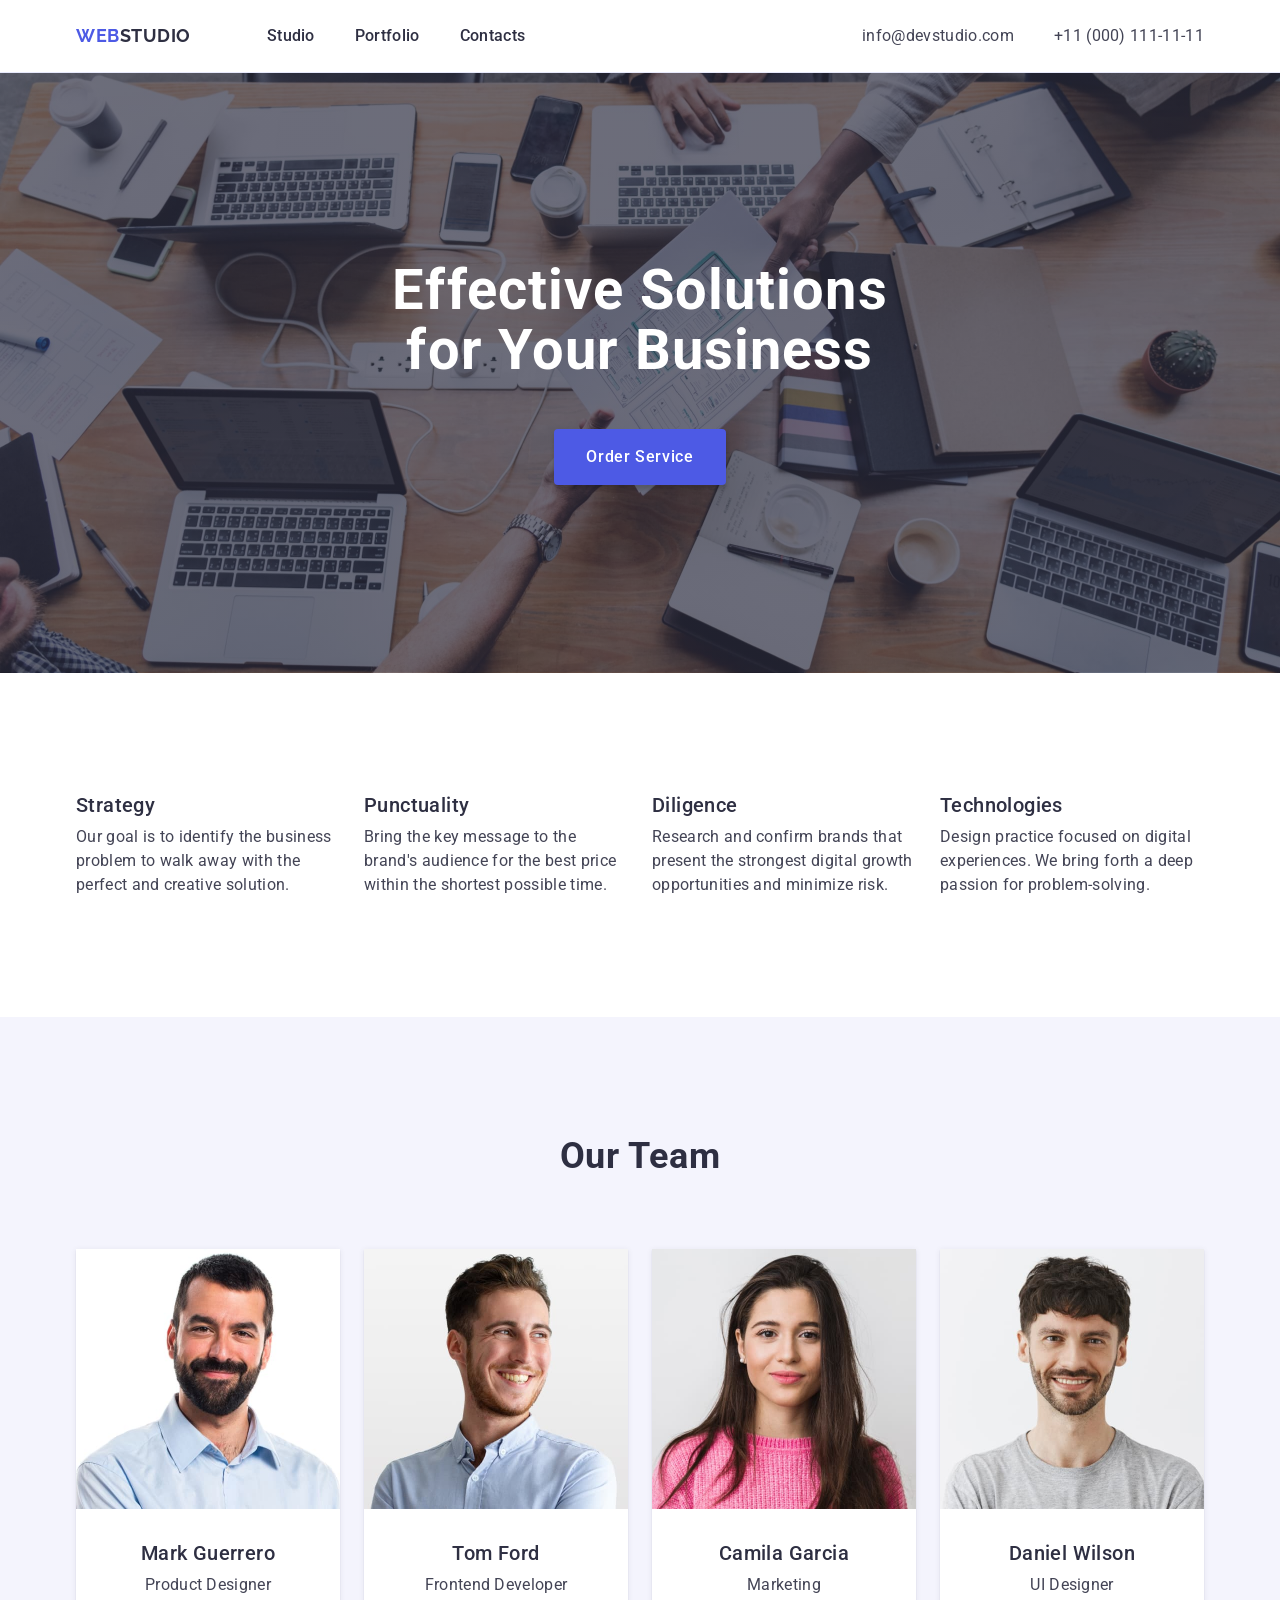
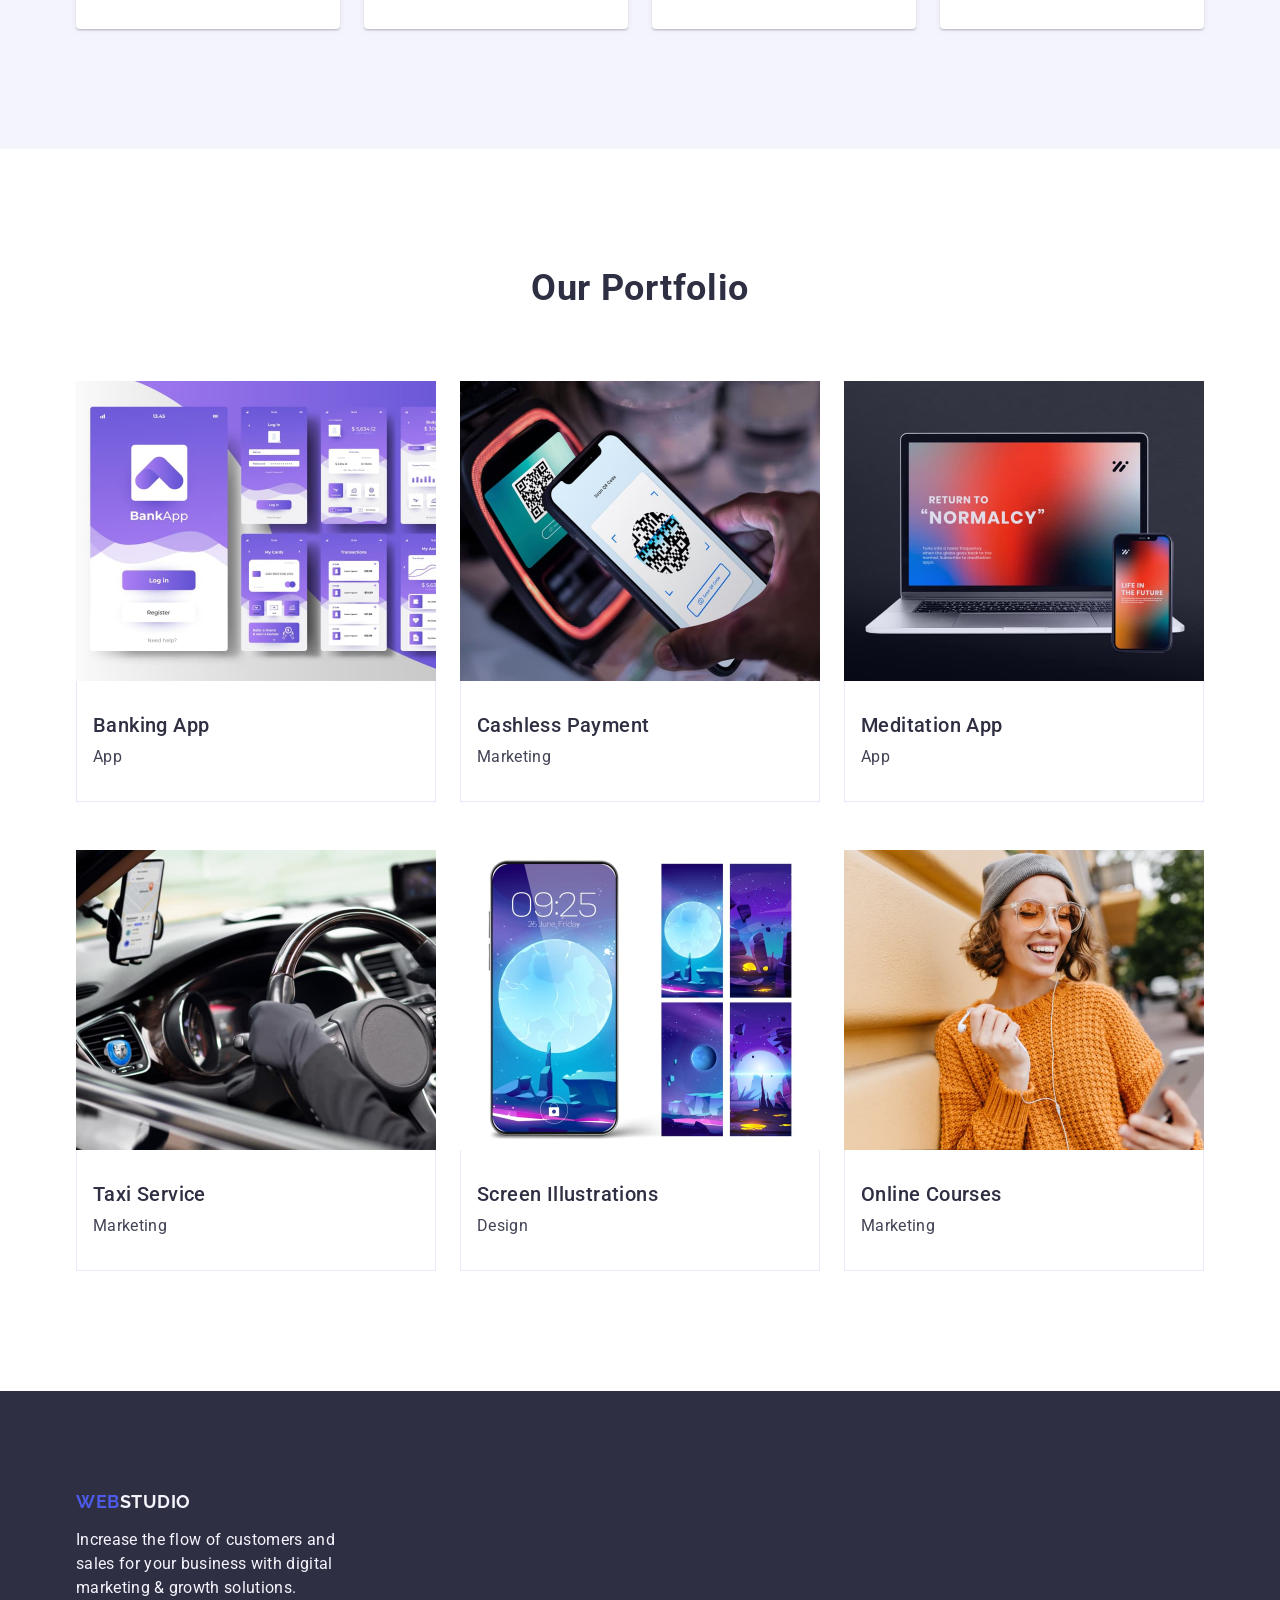
==== index.html @ 57ff39b6 "commit message" ====
<!DOCTYPE html>
<html lang="en">

<head>
    <meta charset="UTF-8">
    <meta name="viewport" content="width=device-width, initial-scale=1.0">
    <title>Portfolio</title>
    <link rel="preconnect" href="https://fonts.googleapis.com">
    <link rel="preconnect" href="https://fonts.gstatic.com" crossorigin>
    <link href="https://fonts.googleapis.com/css2?family=Raleway:wght@700&family=Roboto:wght@400;500;700&display=swap"
        rel="stylesheet">
    <link rel="stylesheet" href="https://cdn.jsdelivr.net/npm/modern-normalize@2.0.0/modern-normalize.min.css">
    <link rel="stylesheet" href="./css/styles.css">
</head>

<body>
    <header class="header">
        <div class="container navig">
            <nav class="nav">
                <a class="logo-link" href="./index.html">Web<span class="logo-accent">Studio</span></a>
                <ul class="nav-list">
                    <li class="nav-item"><a class="nav-link" href="./index.html">Studio</a></li>
                    <li class="nav-item"><a class="nav-link" href="">Portfolio</a></li>
                    <li class="nav-item"><a class="nav-link" href="">Contacts</a></li>
                </ul>
            </nav>
            <address class="adres">
                <ul class="adres-list">
                    <li class="adres-item"><a class="adres-link" href="mailto:info@devstudio.com">info@devstudio.com</a>
                    </li>
                    <li class="adres-item"><a class="adres-link" href="tel:+110001111111">+11 (000) 111-11-11</a></li>
                </ul>
            </address>
        </div>
    </header>
    <main>
        <!-- ======= HERO SECTION ======= -->
        <section class="hero">
            <div class="container">
                <h1 class="hero-title">Effective Solutions for Your Business</h1>
                <button class="hero-but" type="button">Order Service</button>
            </div>
        </section>

        <!-- ======= BENEFITS SECTION ======= -->
        <section class="benef cont-pad">
            <div class="container">
                <h2 class="visually-hidden">Benefits</h2>
                <ul class="benef-list">
                    <li class="benef-item">
                        <h3 class="item-title">Strategy</h3>
                        <p class="item-p">Our goal is to identify the business problem to walk away with the perfect and
                            creative
                            solution.
                        </p>
                    </li>
                    <li class="benef-item">
                        <h3 class="item-title">Punctuality</h3>
                        <p class="item-p">Bring the key message to the brand's audience for the best price within the
                            shortest possible
                            time.
                        </p>
                    </li>
                    <li class="benef-item">
                        <h3 class="item-title">Diligence</h3>
                        <p class="item-p">Research and confirm brands that present the strongest digital growth
                            opportunities and minimize risk.
                        </p>
                    </li>
                    <li class="benef-item">
                        <h3 class="item-title">Technologies</h3>
                        <p class="item-p">Design practice focused on digital experiences. We bring forth a deep passion
                            for
                            problem-solving.
                        </p>
                    </li>
                </ul>
            </div>
        </section>

        <!-- ======= TEAM SECTION ======= -->
        <section class="team cont-pad">
            <div class="container">
                <h2 class="team-title">Our Team</h2>
                <ul class="team-list">
                    <li class="team-item">
                        <img class="team-img" src="./images/our-team/mark-guerrero.jpg" alt="Mark Guerrero" width="264">
                        <div class="item-hp">
                            <h3 class="item-title">Mark Guerrero</h3>
                            <p class="item-p">Product Designer</p>
                        </div>
                    </li>
                    <li class="team-item">
                        <img class="team-img" src="./images/our-team/tom-ford.jpg" alt="Tom Ford" width="264">
                        <div class="item-hp">
                            <h3 class="item-title">Tom Ford</h3>
                            <p class="item-p">Frontend Developer</p>
                        </div>
                    </li>
                    <li class="team-item">
                        <img class="team-img" src="./images/our-team/camila-garcia.jpg" alt="Camila Garcia" width="264">
                        <div class="item-hp">
                            <h3 class="item-title">Camila Garcia</h3>
                            <p class="item-p">Marketing</p>
                        </div>
                    </li>
                    <li class="team-item">
                        <img class="team-img" src="./images/our-team/daniel-wilson.jpg" alt="Daniel Wilson" width="264">
                        <div class="item-hp">
                            <h3 class="item-title">Daniel Wilson</h3>
                            <p class="item-p">UI Designer</p>
                        </div>
                    </li>
                </ul>
            </div>
        </section>

        <!-- ======= PORTFOLLIO SECTION ======= -->
        <section class="portf cont-pad">
            <div class="container">
                <h2 class="portf-title">Our Portfolio</h2>
                <ul class="portf-list">
                    <li class="portf-item">
                        <img class="portf-img" src="./images/our-portfolio/banking-app.jpg" alt="Mark Guerrero"
                            width="360">
                            <div class="overlay">
                                <p>14 Stylish and User-Friendly App Design Concepts · Task Manager App · Calorie Tracker App · Exotic Fruit
                                    Ecommerce App ·
                                    Cloud Storage App</p>
                            </div>
                        <div class="portf-hp">
                            <h3 class="item-title">Banking App</h3>
                            <p class="item-p">App</p>
                        </div>
                        
                    </li>
                    <li class="portf-item">
                        <img class="portf-img" src="./images/our-portfolio/cashless-payment.jpg" alt="Tom Ford"
                            width="360">
                        <div class="portf-hp">
                            <h3 class="item-title">Cashless Payment</h3>
                            <p class="item-p">Marketing</p>
                        </div>
                    </li>
                    <li class="portf-item">
                        <img class="portf-img" src="./images/our-portfolio/meditation-app.jpg" alt="Camila Garcia"
                            width="360">
                        <div class="portf-hp">
                            <h3 class="item-title">Meditation App</h3>
                            <p class="item-p">App</p>
                        </div>
                    </li>
                    <li class="portf-item">
                        <img class="portf-img" src="./images/our-portfolio/taxi-service.jpg" alt="Daniel Wilson"
                            width="360">
                        <div class="portf-hp">
                            <h3 class="item-title">Taxi Service</h3>
                            <p class="item-p">Marketing</p>
                        </div>
                    </li>
                    <li class="portf-item">
                        <img class="portf-img" src="./images/our-portfolio/screen-illustrations.jpg" alt="Daniel Wilson"
                            width="360">
                        <div class="portf-hp">
                            <h3 class="item-title">Screen Illustrations</h3>
                            <p class="item-p">Design</p>
                        </div>
                    </li>
                    <li class="portf-item">
                        <img class="portf-img" src="./images/our-portfolio/online-courses.jpg" alt="Daniel Wilson"
                            width="360">
                        <div class="portf-hp">
                            <h3 class="item-title">Online Courses</h3>
                            <p class="item-p">Marketing</p>
                        </div>
                    </li>
                </ul>
            </div>

        </section>
    </main>
    <footer class="foot">
        <div class="container">
            <a class="logof-link" href="./index.html">Web<span class="logof-sp">Studio</span></a>
            <p class="foot-p">
                Increase the flow of customers and sales for your business with digital marketing & growth solutions.
            </p>
        </div>
    </footer>
</body>
</html>
---- css/styles.css ----
body {
    font-family: "Roboto", sans-serif;
    background-color: #ffffff;
    color: #434455;
}

*,
*::before,
*::after {
    box-sizing: border-box;
}

ul,
ol {
    list-style-type: none;
    margin: 0;
    padding: 0;
}

a {
    text-decoration: none;
}

button {
    cursor: pointer;
}

h1,
h2,
h3,
h4,
h5,
h6,
p {
    margin-top: 0;
    margin-bottom: 0;
}

img {
    display: block;
    max-width: 100%;
}

.container {
    width: 1158px;
    padding: 0 15px;
    margin: 0 auto;
}
.cont-pad {
    padding-top: 120px;
    padding-bottom: 120px;
}

/* зроблені переходи. Час - 250ms,
функція розподілу часу - cubic-bezier(0.4, 0, 0.2, 1) */


/* ======= HEADER SECTION =======*/
.header {
    display: flex;
    align-items: center;
    border-bottom: 1px solid #e7e9fc;
}
.logo-accent {
    color: #2e2f42;
}
.logo-link {
    font-family: "Raleway", sans-serif;
    font-weight: 700;
    font-size: 18px;
    line-height: 1.17;
    letter-spacing: 0.03em;
    text-transform: uppercase;
    color: #4d5ae5;
    padding-top: 24px;
    padding-bottom: 24px;
    margin-right: 76px;
}
.navig {
    display: flex;
    justify-content: space-between;
}
.nav {
    display: flex;
    align-items: center;
}
.nav-list {
    display: flex;
    gap: 40px;
}
.nav-item {
    letter-spacing: 0.02em;
    color: #2e2f42;
}
.nav-link::after {
    display: inline-block;
    content: "";
    position: absolute;
    /* left: 0;
    bottom: 0; */
    margin-top: 20px;
    border-radius: 2px;
    width: 48px;
    height: 4px;
    background: #404bbf;
    display: none;
    transition: display 250ms cubic-bezier(0.4, 0, 0.2, 1);
}
.nav-link:hover::after {
    display: block;
}
.nav-link {
    font-weight: 500;
    font-size: 16px;
    letter-spacing: 0.02em;
    line-height: 1.5;
    color: #2e2f42;
    padding: 24px 0;
    display: block;
    transition: color 250ms cubic-bezier(0.4, 0, 0.2, 1);
}
.nav-link:hover,
.nav-link:focus {
    color: #404bbf;
}


.adres {
    font-style: normal;
}
.adres-list {
    display: flex;
    gap: 40px;
    justify-content: flex-end;
    padding: 24px 0;
}
.adres-link {
    font-weight: 400;
    font-size: 16px;
    line-height: 1.5;
    letter-spacing: 0.02em;
    color: #434455;
    transition: color 250ms cubic-bezier(0.4, 0, 0.2, 1);
}
.adres-link:hover,
.adres-link:focus {
    color: #404bbf;
}

main {
    flex-grow: 1;
}

/* ======= HERO SECTION =======*/
.hero {
    padding-top: 188px;
    padding-bottom: 188px;
    background: #2e2f42;
    text-align: center;
    max-width: 1440px;
    margin-left: auto;
    margin-right: auto;
    background-image: linear-gradient(to bottom, rgba(46, 47, 66, 0.7), rgba(46, 47, 66, 0.7)), url(../images/hero/hero-img.jpg);
    background-repeat: no-repeat;
    background-position: center;
    background-size: cover;
}
.hero-title {
    font-weight: 700;
    font-size: 56px;
    line-height: 1.07;
    letter-spacing: 0.02em;
    text-align: center;
    color: #ffffff;
    max-width: 496px;
    padding-top: 0;
    margin-bottom: 48px;
    margin-right: auto;
    margin-left: auto;
}
.hero-but {
    font-weight: 500;
    font-size: 16px;
    line-height: 1.5;
    letter-spacing: 0.04em;
    color: #ffffff;
    background: #4d5ae5;
    box-shadow: 0 4px 4px 0 rgba(0, 0, 0, 0.15);
    border: 0;
    border-radius: 4px;
    padding: 16px 32px;
    margin: 0 auto;
    display: block;
    min-width: 169px;
    transition: background 250ms cubic-bezier(0.4, 0, 0.2, 1);
}
.hero-but:hover,
.hero-but:focus {
    background: #404bbf;
}

/* ======= BENEFITS SECTION ======= */
.visually-hidden {
    position: absolute;
    width: 1px;
    height: 1px;
    margin: -1px;
    border: 0;
    padding: 0;
    white-space: nowrap;
    clip-path: inset(100%);
    clip: rect(0 0 0 0);
    overflow: hidden;
}
.benef-list {
    display: flex;
    gap: 24px;
}
.benef-item {
    flex-basis: calc((100% - 72px) / 4);
}
.item-title {
    font-weight: 500;
    font-size: 20px;
    line-height: 1.2;
    letter-spacing: 0.02em;
    color: #2e2f42;
    margin-bottom: 8px;
}
.item-p {
    font-weight: 400;
    font-size: 16px;
    line-height: 1.5;
    letter-spacing: 0.02em;
}

/* ======= TEAM SECTION ======= */
.team {
    background: #f4f4fd;
}
.team-item {
    background-color: #FFFFFF;
    flex-basis: calc((100% - 72px) / 4);
    box-shadow: 0 2px 1px 0 rgba(46, 47, 66, 0.08), 0 1px 1px 0 rgba(46, 47, 66, 0.16), 0 1px 6px 0 rgba(46, 47, 66, 0.08);
    border-radius: 0 0 4px 4px;
}
.team-list {
    display: flex;
    gap: 24px;
}
.item-hp {
    text-align: center;
    padding-top: 32px;
    padding-bottom: 32px;
}
.team-title {
    font-weight: 700;
    font-size: 36px;
    line-height: 1.11;
    letter-spacing: 0.02em;
    text-align: center;
    text-transform: capitalize;
    color: #2e2f42;
    margin-bottom: 72px;
}

/* ======= PORTFOLLIO SECTION ======= */
.portf-title {
    font-weight: 700;
    font-size: 36px;
    line-height: 1.11;
    letter-spacing: 0.02em;
    text-align: center;
    text-transform: capitalize;
    color: #2e2f42;
    margin-bottom: 72px;
}
.portf-list {
    display: flex;
    gap: 24px;
    row-gap: 48px;
    flex-wrap: wrap;
}
.portf-item {
    flex-basis: calc((100% - 48px) / 3);
}
.portf-item {
    position: relative;
    overflow: hidden;
}
.portf-hp {
    border-bottom: 1px solid #e7e9fc;
    border-left: 1px solid #e7e9fc;
    border-right: 1px solid #e7e9fc;
    padding: 32px 16px;
}
.overlay {
    position: absolute;
    top: 0;
    left: 0;
    width: 100%;
    height: 100%;
    background-color: #4d5ae5;

    transform: translateX(-100%);
    transition: transform 250ms cubic-bezier(0.4, 0, 0.2, 1);
}

.portf-item:hover .overlay {
    transform: translateX(0);
}
.overlay p {
    width: 296px;
    margin: 40px 32px;
    font-family: "Roboto", sans-serif;
    font-weight: 400;
    font-size: 16px;
    line-height: 1.5;
    letter-spacing: 0.02em;
    color: #f4f4fd;
}

/* ======= FOOTER SECTION ======= */
.foot {
    background-color: #2e2f42;
    color: #f4f4fd;
    padding-top: 100px;
    padding-bottom: 100px;
}
.logof-link {
    font-family: "Raleway", sans-serif;
    font-weight: 700;
    font-size: 18px;
    line-height: 1.17;
    letter-spacing: 0.03em;
    text-transform: uppercase;
    color: #4d5ae5;
    display: inline-block;
    margin-bottom: 16px;
}
.logof-sp {
    color: #f4f4fd;
}
.foot-p {
    font-weight: 400;
    font-size: 16px;
    line-height: 1.5;
    letter-spacing: 0.02em;
    color: #f4f4fd;
    width: 264px;
}
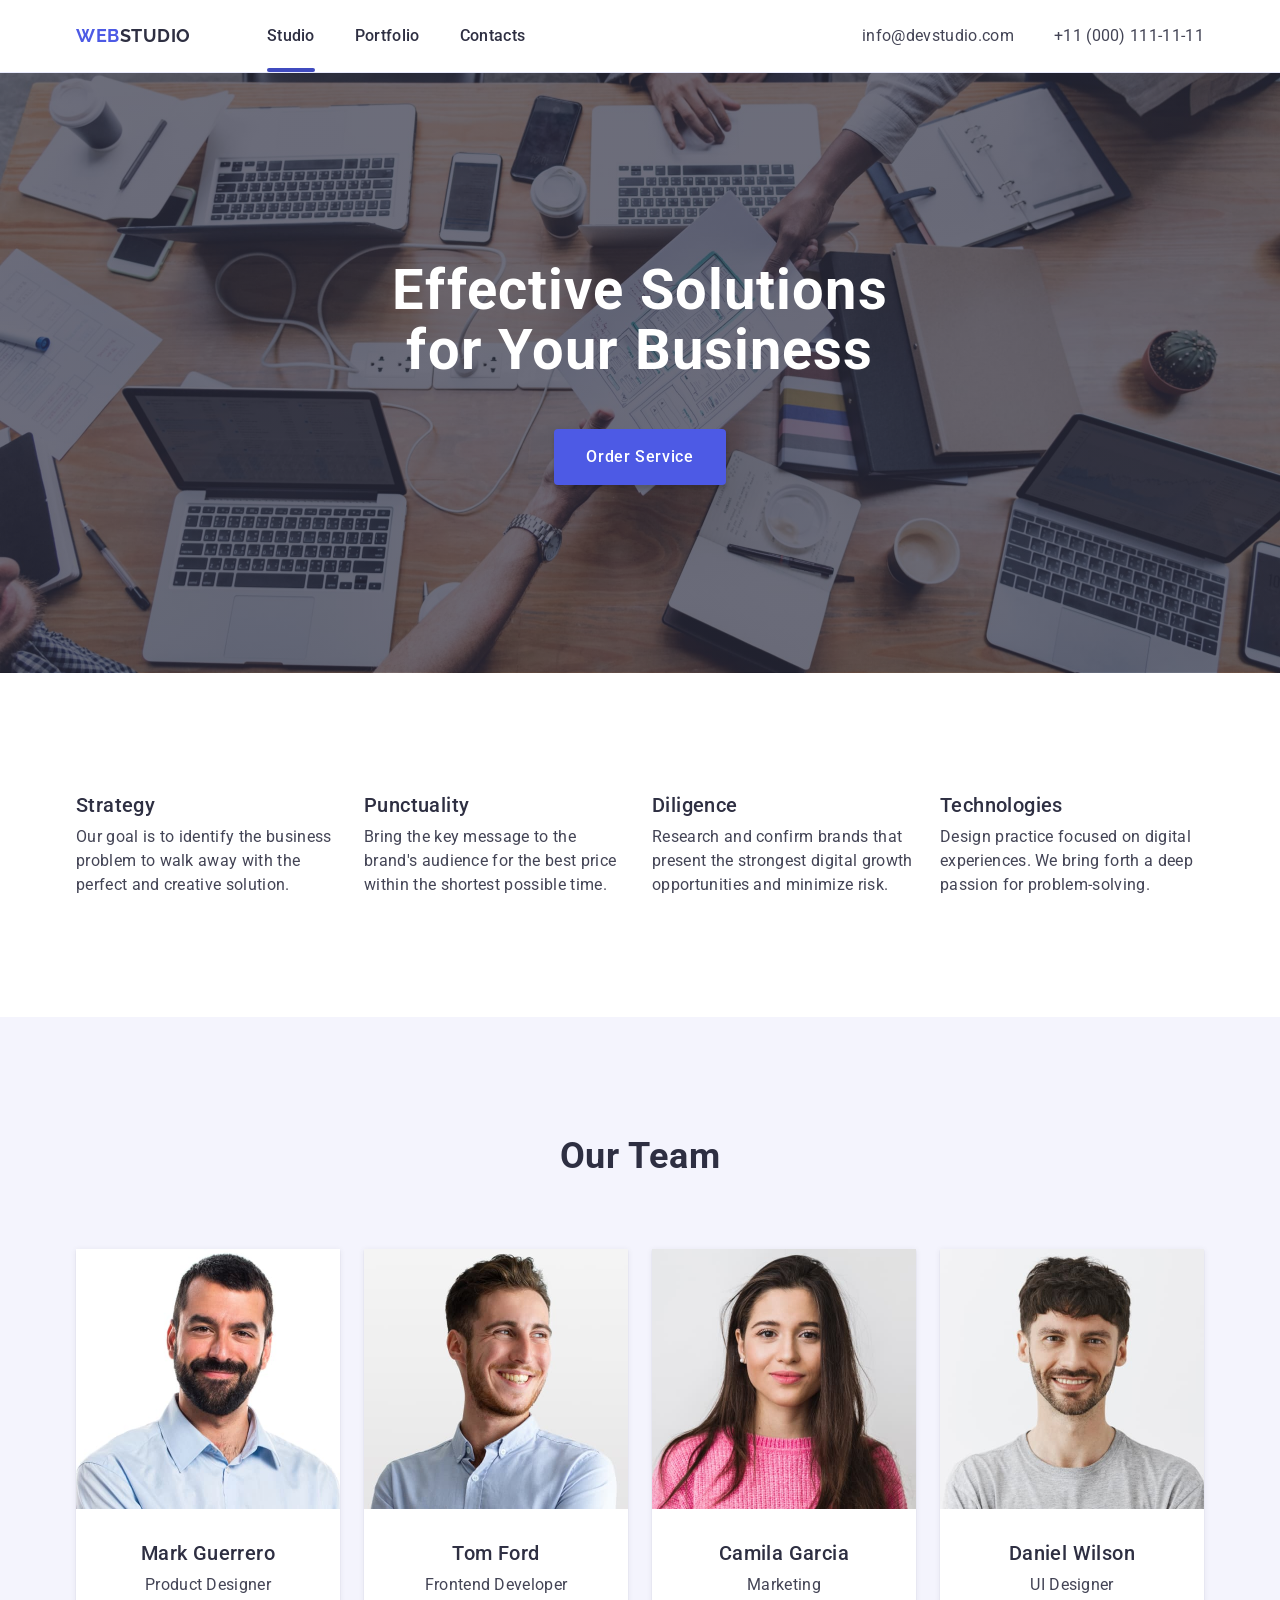
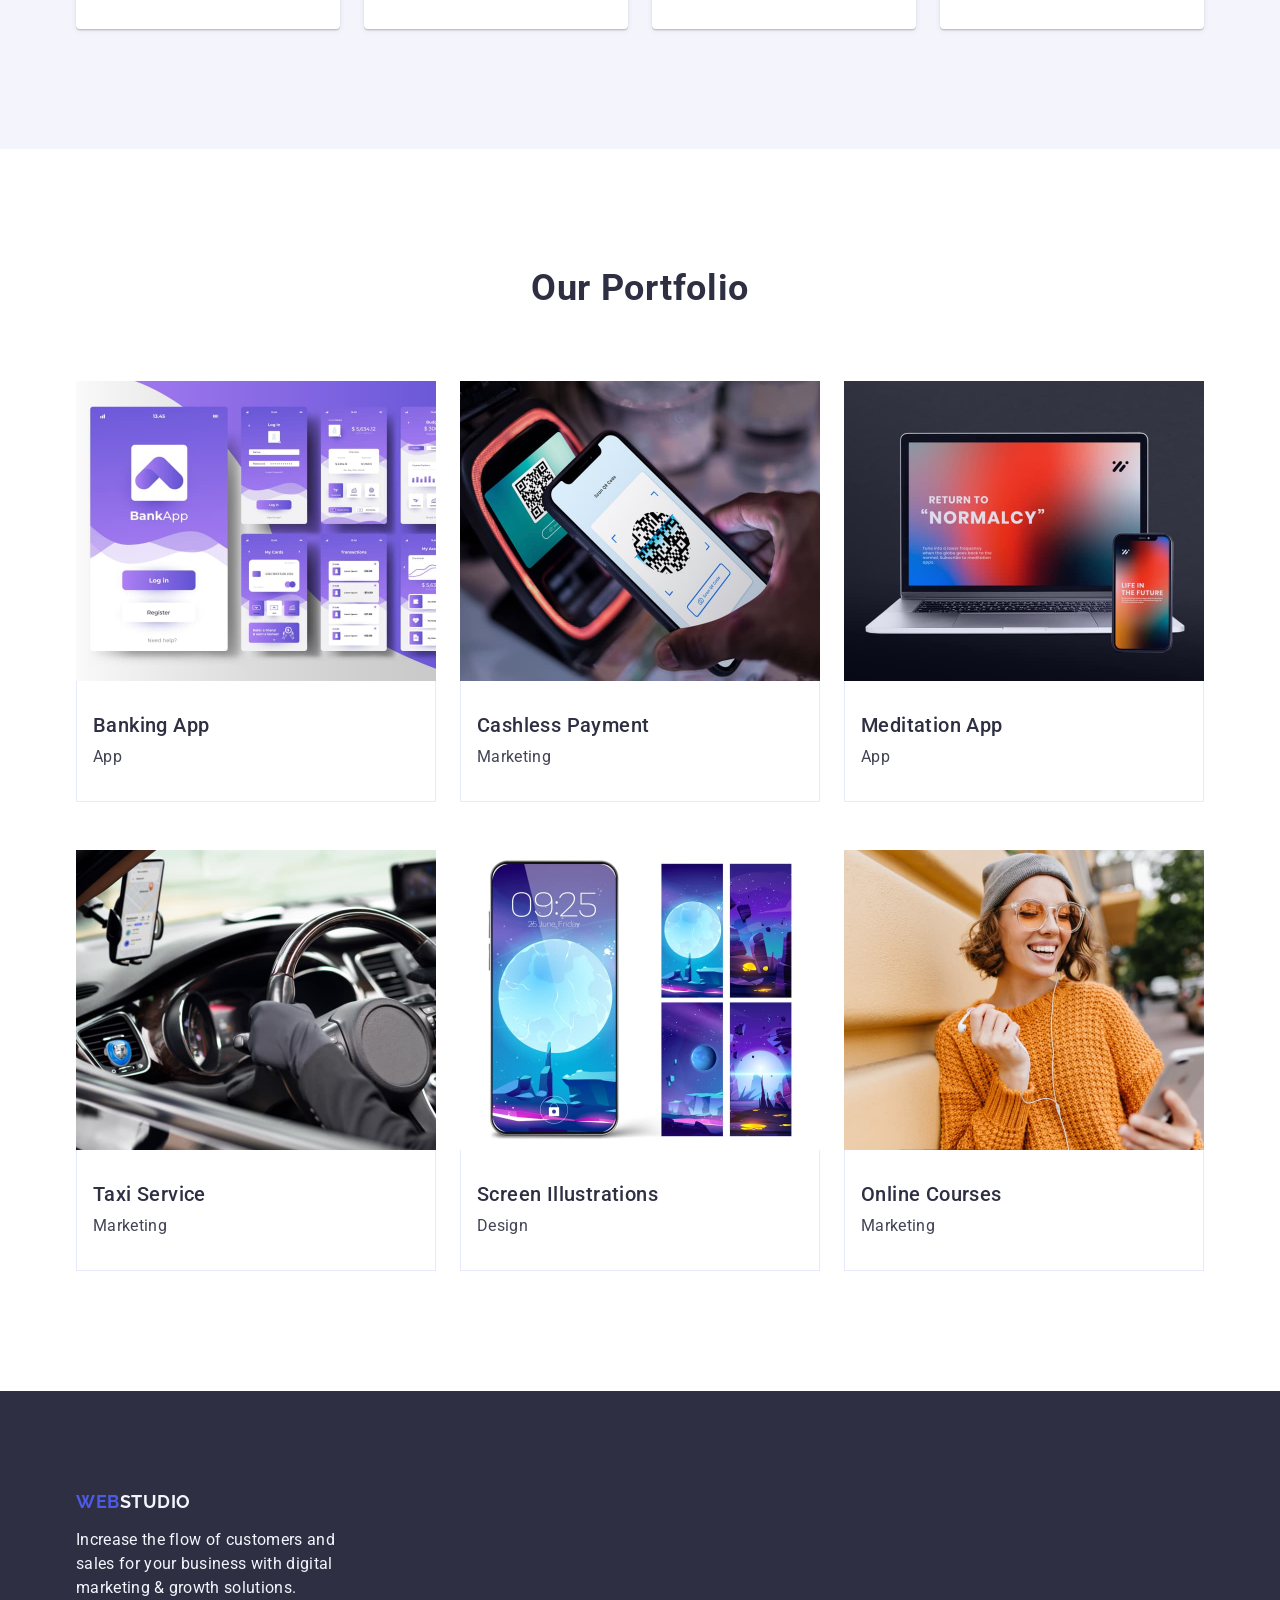
==== commit 16d5933d: "commit message" ====
--- a/index.html
+++ b/index.html
@@ -19,7 +19,7 @@
             <nav class="nav">
                 <a class="logo-link" href="./index.html">Web<span class="logo-accent">Studio</span></a>
                 <ul class="nav-list">
-                    <li class="nav-item"><a class="nav-link" href="./index.html">Studio</a></li>
+                    <li class="nav-item "><a class="nav-link current" href="./index.html">Studio</a></li>
                     <li class="nav-item"><a class="nav-link" href="">Portfolio</a></li>
                     <li class="nav-item"><a class="nav-link" href="">Contacts</a></li>
                 </ul>
@@ -121,54 +121,90 @@
                 <h2 class="portf-title">Our Portfolio</h2>
                 <ul class="portf-list">
                     <li class="portf-item">
+                        <div class="overlay-thumb">
                         <img class="portf-img" src="./images/our-portfolio/banking-app.jpg" alt="Mark Guerrero"
                             width="360">
-                            <div class="overlay">
-                                <p>14 Stylish and User-Friendly App Design Concepts · Task Manager App · Calorie Tracker App · Exotic Fruit
-                                    Ecommerce App ·
-                                    Cloud Storage App</p>
-                            </div>
+                            <div class="overlay-text">
+                                <p>14 Stylish and User-Friendly App Design Concepts · Task Manager App · Calorie Tracker App · Exotic Fruit
+                                    Ecommerce App ·
+                                    Cloud Storage App</p>
+                            </div>
+                        </div>
                         <div class="portf-hp">
                             <h3 class="item-title">Banking App</h3>
                             <p class="item-p">App</p>
                         </div>
-                        
-                    </li>
-                    <li class="portf-item">
+                    </li>
+                    <li class="portf-item">
+                        <div class="overlay-thumb">
                         <img class="portf-img" src="./images/our-portfolio/cashless-payment.jpg" alt="Tom Ford"
                             width="360">
+                            <div class="overlay-text">
+                                <p>14 Stylish and User-Friendly App Design Concepts · Task Manager App · Calorie Tracker App · Exotic Fruit
+                                    Ecommerce App ·
+                                    Cloud Storage App</p>
+                            </div>
+                        </div>
                         <div class="portf-hp">
                             <h3 class="item-title">Cashless Payment</h3>
                             <p class="item-p">Marketing</p>
                         </div>
                     </li>
                     <li class="portf-item">
+                        <div class="overlay-thumb">
                         <img class="portf-img" src="./images/our-portfolio/meditation-app.jpg" alt="Camila Garcia"
                             width="360">
+                            <div class="overlay-text">
+                                <p>14 Stylish and User-Friendly App Design Concepts · Task Manager App · Calorie Tracker App · Exotic Fruit
+                                    Ecommerce App ·
+                                    Cloud Storage App</p>
+                            </div>
+                        </div>
                         <div class="portf-hp">
                             <h3 class="item-title">Meditation App</h3>
                             <p class="item-p">App</p>
                         </div>
                     </li>
                     <li class="portf-item">
+                        <div class="overlay-thumb">
                         <img class="portf-img" src="./images/our-portfolio/taxi-service.jpg" alt="Daniel Wilson"
                             width="360">
+                            <div class="overlay-text">
+                                <p>14 Stylish and User-Friendly App Design Concepts · Task Manager App · Calorie Tracker App · Exotic Fruit
+                                    Ecommerce App ·
+                                    Cloud Storage App</p>
+                            </div>
+                        </div>
                         <div class="portf-hp">
                             <h3 class="item-title">Taxi Service</h3>
                             <p class="item-p">Marketing</p>
                         </div>
                     </li>
                     <li class="portf-item">
+                        <div class="overlay-thumb">
                         <img class="portf-img" src="./images/our-portfolio/screen-illustrations.jpg" alt="Daniel Wilson"
                             width="360">
+                            <div class="overlay-text">
+                                <p>14 Stylish and User-Friendly App Design Concepts · Task Manager App · Calorie Tracker App · Exotic Fruit
+                                    Ecommerce App ·
+                                    Cloud Storage App</p>
+                            </div>
+                        </div>
                         <div class="portf-hp">
                             <h3 class="item-title">Screen Illustrations</h3>
                             <p class="item-p">Design</p>
                         </div>
                     </li>
                     <li class="portf-item">
+                        <div class="overlay-thumb">
                         <img class="portf-img" src="./images/our-portfolio/online-courses.jpg" alt="Daniel Wilson"
                             width="360">
+                            <div class="overlay-text">
+                                <p>14 Stylish and User-Friendly App Design Concepts · Task Manager App · Calorie Tracker App · Exotic Fruit
+                                    Ecommerce App ·
+                                    Cloud Storage App</p>
+                            </div>
+                        </div>
                         <div class="portf-hp">
                             <h3 class="item-title">Online Courses</h3>
                             <p class="item-p">Marketing</p>
--- a/css/styles.css
+++ b/css/styles.css
@@ -92,23 +92,6 @@
     letter-spacing: 0.02em;
     color: #2e2f42;
 }
-.nav-link::after {
-    display: inline-block;
-    content: "";
-    position: absolute;
-    /* left: 0;
-    bottom: 0; */
-    margin-top: 20px;
-    border-radius: 2px;
-    width: 48px;
-    height: 4px;
-    background: #404bbf;
-    display: none;
-    transition: display 250ms cubic-bezier(0.4, 0, 0.2, 1);
-}
-.nav-link:hover::after {
-    display: block;
-}
 .nav-link {
     font-weight: 500;
     font-size: 16px;
@@ -123,7 +106,20 @@
 .nav-link:focus {
     color: #404bbf;
 }
-
+.nav-link.current {
+    position: relative;
+}
+.nav-link.current::after {
+    content: "";
+    position: absolute;
+    left: 0;
+    bottom: 0;
+    display: block;
+    width: 100%;
+    height: 4px;
+    background-color: #404bbf;
+    border-radius: 2px;
+}
 
 .adres {
     font-style: normal;
@@ -287,14 +283,18 @@
 .portf-item {
     position: relative;
     overflow: hidden;
-}
-.portf-hp {
-    border-bottom: 1px solid #e7e9fc;
-    border-left: 1px solid #e7e9fc;
-    border-right: 1px solid #e7e9fc;
-    padding: 32px 16px;
-}
-.overlay {
+
+    transition: box-shadow 250ms cubic-bezier(0.4, 0, 0.2, 1);
+}
+.portf-item:hover,
+.portf-item:focus {
+    box-shadow: 0 2px 1px 0 rgba(46, 47, 66, 0.08), 0 1px 1px 0 rgba(46, 47, 66, 0.16), 0 1px 6px 0 rgba(46, 47, 66, 0.08);
+}
+.overlay-thumb {
+    position: relative;
+    overflow: hidden;
+}
+.overlay-text {
     position: absolute;
     top: 0;
     left: 0;
@@ -302,14 +302,14 @@
     height: 100%;
     background-color: #4d5ae5;
 
-    transform: translateX(-100%);
+    transform: translateY(100%);
     transition: transform 250ms cubic-bezier(0.4, 0, 0.2, 1);
 }
 
-.portf-item:hover .overlay {
-    transform: translateX(0);
-}
-.overlay p {
+.portf-item:hover .overlay-text {
+    transform: translateY(0);
+}
+.overlay-text p {
     width: 296px;
     margin: 40px 32px;
     font-family: "Roboto", sans-serif;
@@ -318,6 +318,12 @@
     line-height: 1.5;
     letter-spacing: 0.02em;
     color: #f4f4fd;
+}
+.portf-hp {
+    border-bottom: 1px solid #e7e9fc;
+    border-left: 1px solid #e7e9fc;
+    border-right: 1px solid #e7e9fc;
+    padding: 32px 16px;
 }
 
 /* ======= FOOTER SECTION ======= */
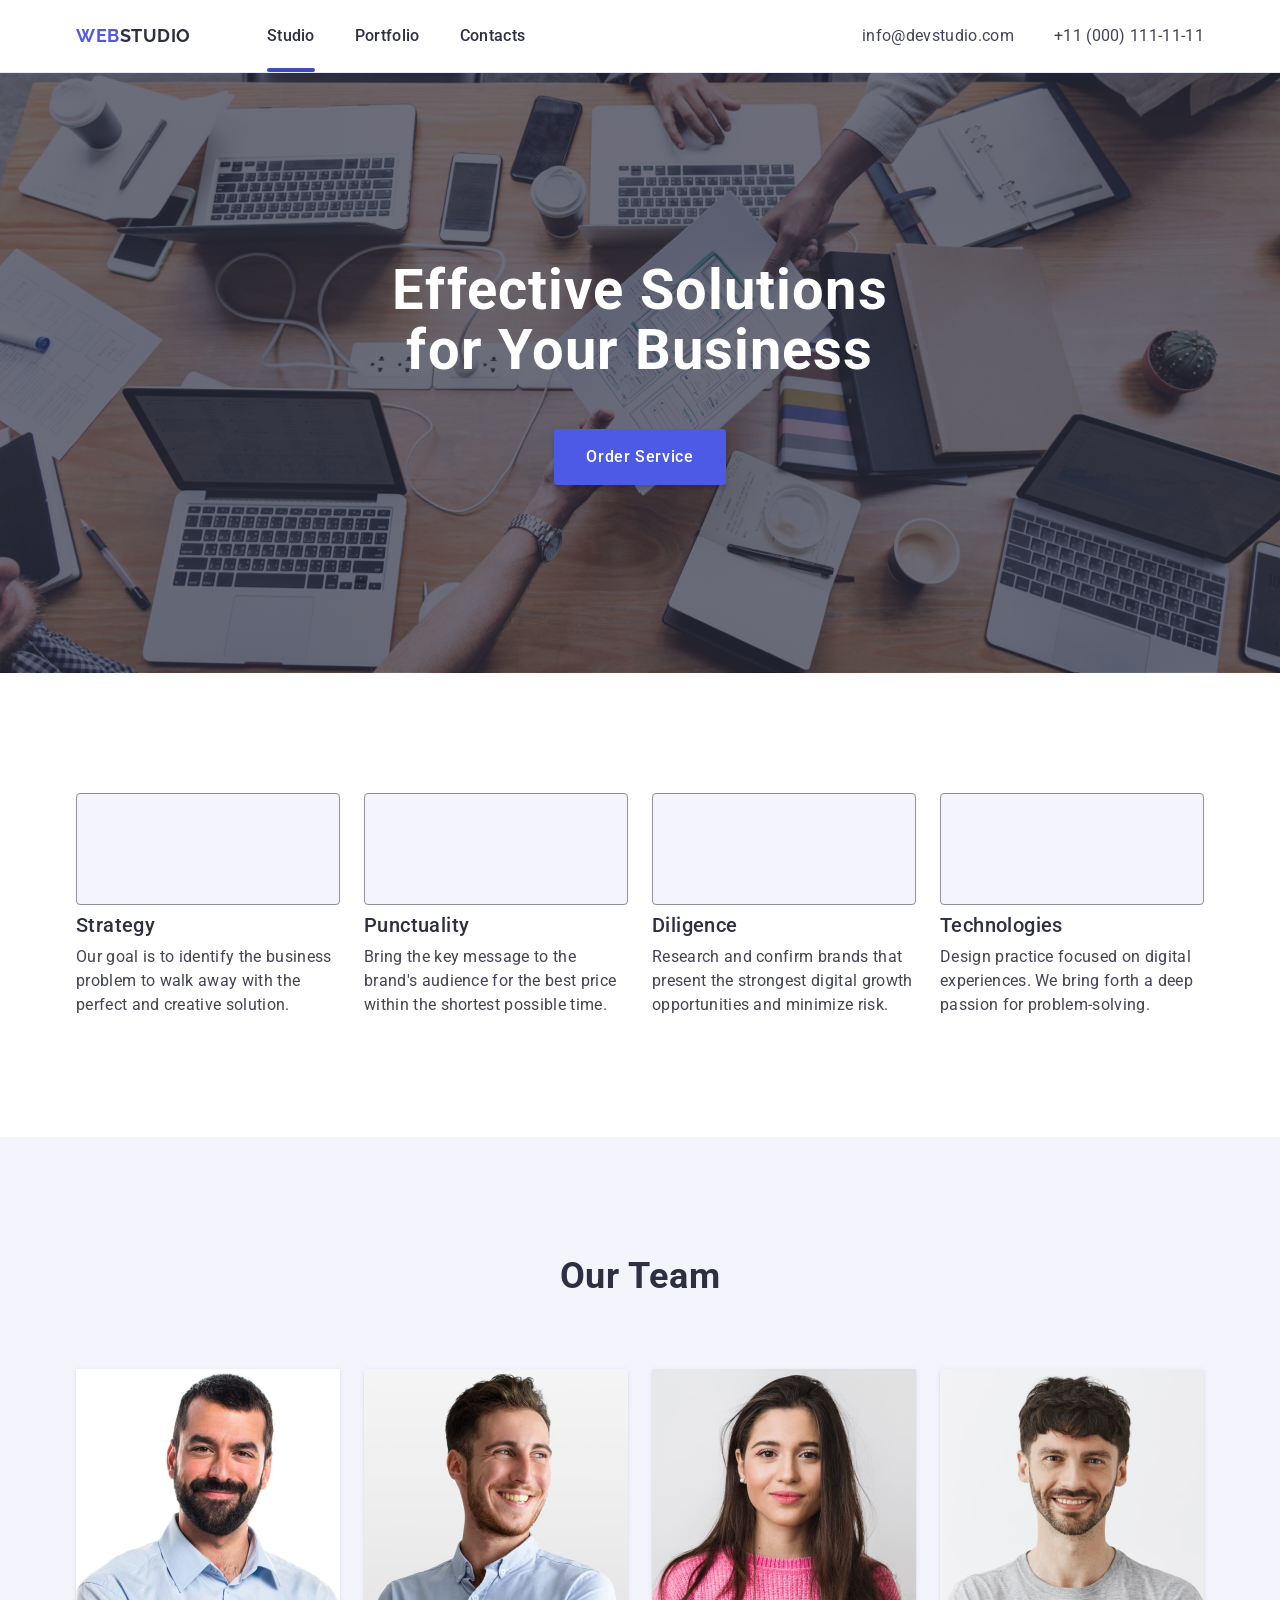
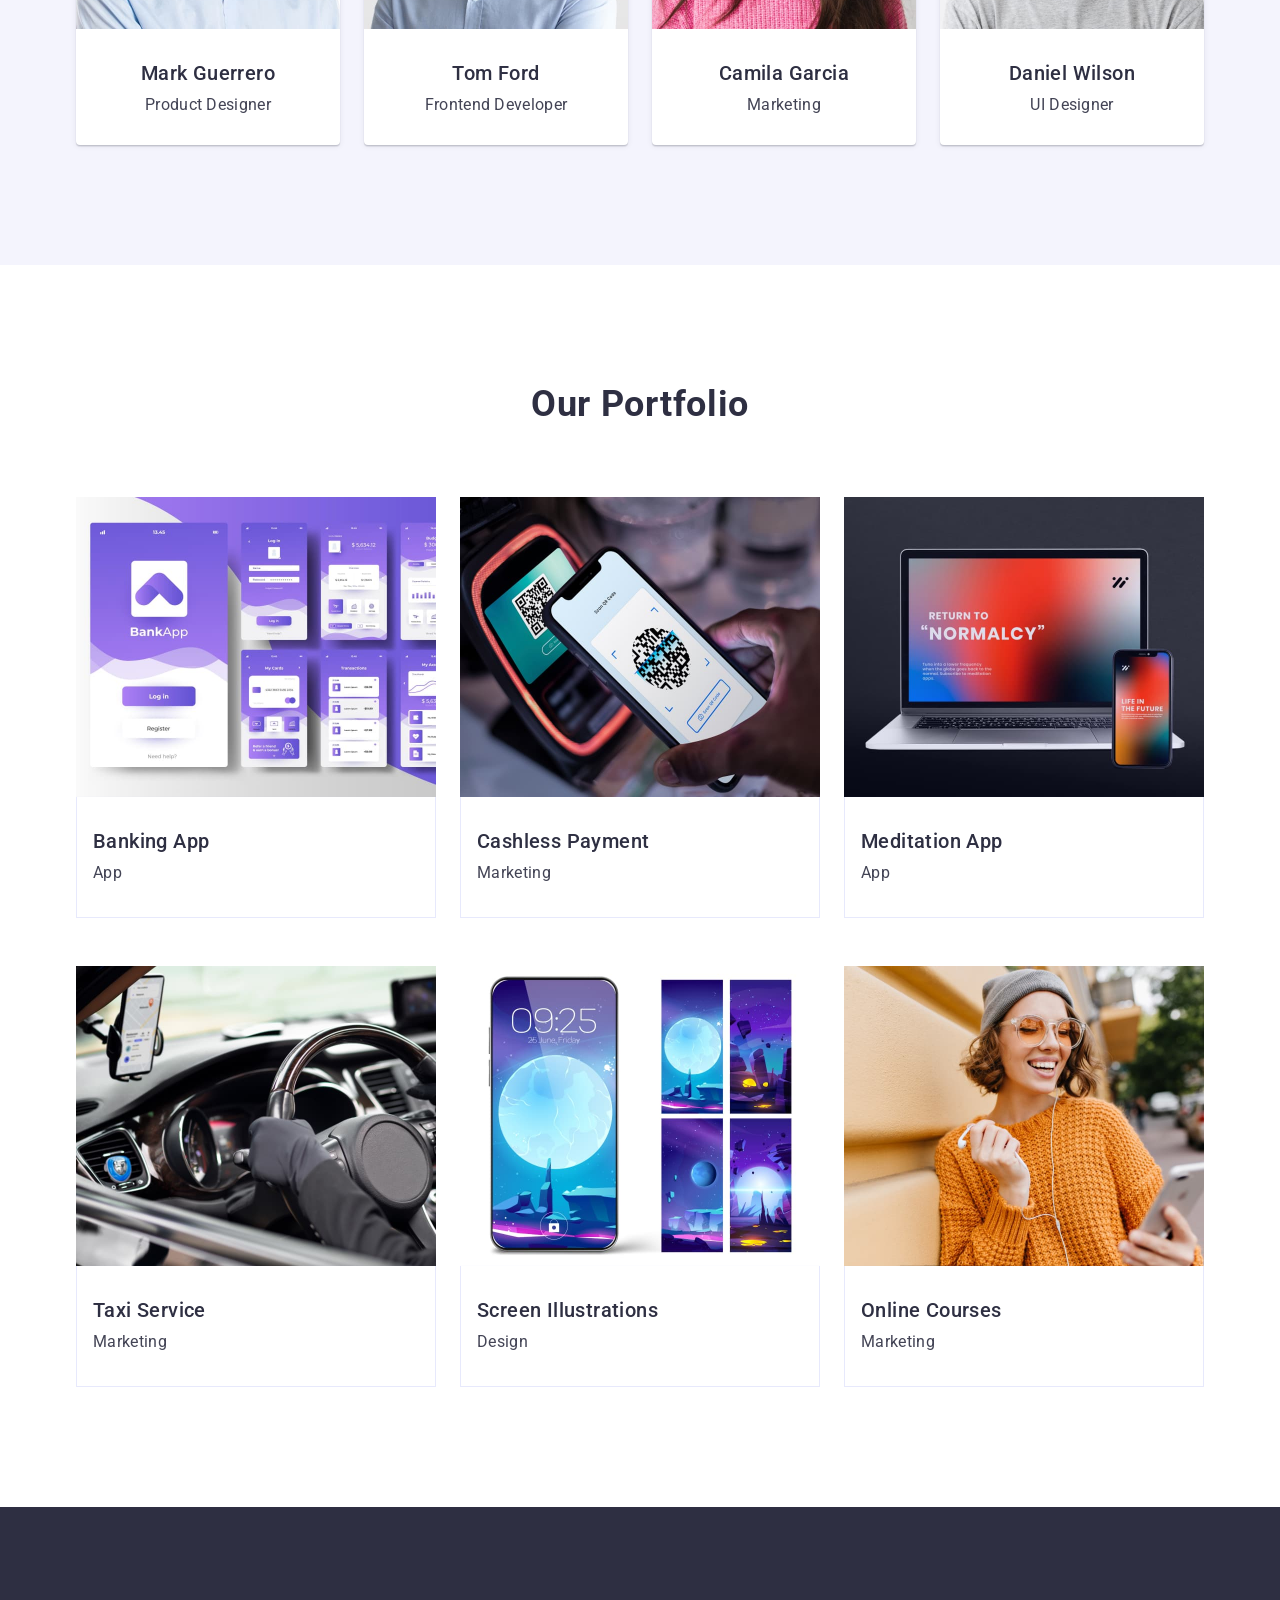
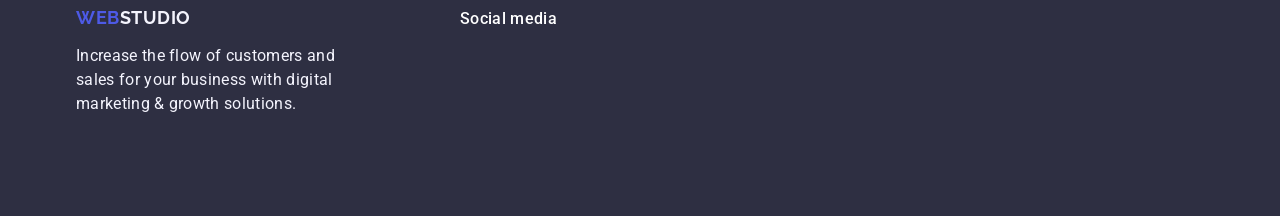
==== commit 0917da78: "commit message" ====
--- a/index.html
+++ b/index.html
@@ -48,6 +48,7 @@
                 <h2 class="visually-hidden">Benefits</h2>
                 <ul class="benef-list">
                     <li class="benef-item">
+                        <div class="benef-svg"></div>
                         <h3 class="item-title">Strategy</h3>
                         <p class="item-p">Our goal is to identify the business problem to walk away with the perfect and
                             creative
@@ -55,6 +56,7 @@
                         </p>
                     </li>
                     <li class="benef-item">
+                        <div class="benef-svg"></div>
                         <h3 class="item-title">Punctuality</h3>
                         <p class="item-p">Bring the key message to the brand's audience for the best price within the
                             shortest possible
@@ -62,12 +64,14 @@
                         </p>
                     </li>
                     <li class="benef-item">
+                        <div class="benef-svg"></div>
                         <h3 class="item-title">Diligence</h3>
                         <p class="item-p">Research and confirm brands that present the strongest digital growth
                             opportunities and minimize risk.
                         </p>
                     </li>
                     <li class="benef-item">
+                        <div class="benef-svg"></div>
                         <h3 class="item-title">Technologies</h3>
                         <p class="item-p">Design practice focused on digital experiences. We bring forth a deep passion
                             for
@@ -89,6 +93,12 @@
                             <h3 class="item-title">Mark Guerrero</h3>
                             <p class="item-p">Product Designer</p>
                         </div>
+                        <ul class="svg-list">
+                            <li class="team-soc"><svg width="16" height="16"></svg></li>
+                            <li class="team-soc"><svg width="16" height="16"></svg></li>
+                            <li class="team-soc"><svg width="16" height="16"></svg></li>
+                            <li class="team-soc"><svg width="16" height="16"></svg></li>
+                        </ul>
                     </li>
                     <li class="team-item">
                         <img class="team-img" src="./images/our-team/tom-ford.jpg" alt="Tom Ford" width="264">
@@ -217,10 +227,21 @@
     </main>
     <footer class="foot">
         <div class="container">
-            <a class="logof-link" href="./index.html">Web<span class="logof-sp">Studio</span></a>
-            <p class="foot-p">
+            <div class="box-foot">
+                <a class="logof-link" href="./index.html">Web<span class="logof-sp">Studio</span></a>
+                <p class="foot-p">
                 Increase the flow of customers and sales for your business with digital marketing & growth solutions.
-            </p>
+                </p>
+            </div>
+            <div class="soc-foot">
+                <h3>Social media</h>
+                <ul class="soc-list">
+                    <li class="soc-item"><svg width="24" height="24"></svg></li>
+                    <li class="soc-item"><svg width="24" height="24"></svg></li>
+                    <li class="soc-item"><svg width="24" height="24"></svg></li>
+                    <li class="soc-item"><svg width="24" height="24"></svg></li>
+                </ul>
+            </div>
         </div>
     </footer>
 </body>
--- a/css/styles.css
+++ b/css/styles.css
@@ -215,6 +215,14 @@
 .benef-item {
     flex-basis: calc((100% - 72px) / 4);
 }
+.benef-svg {
+    border: 1px solid #8e8f99;
+    border-radius: 4px;
+    width: 264px;
+    height: 112px;
+    margin-bottom: 8px;
+    background: #f4f4fd;
+}
 .item-title {
     font-weight: 500;
     font-size: 20px;
@@ -247,7 +255,11 @@
 .item-hp {
     text-align: center;
     padding-top: 32px;
-    padding-bottom: 32px;
+    padding-bottom: 8px;
+}
+.svg-list {
+    display: flex;
+    justify-content: space-around;
 }
 .team-title {
     font-weight: 700;
@@ -333,6 +345,11 @@
     padding-top: 100px;
     padding-bottom: 100px;
 }
+.foot .container {
+    display: flex;
+        flex-wrap: wrap;
+        align-items: baseline;
+}
 .logof-link {
     font-family: "Raleway", sans-serif;
     font-weight: 700;
@@ -354,4 +371,22 @@
     letter-spacing: 0.02em;
     color: #f4f4fd;
     width: 264px;
+}
+.box-foot {
+    margin-right: 120px;
+}
+.soc-foot {
+    padding-bottom: 0px;
+}
+.soc-foot h3 {
+    font-family: "Roboto", sans-serif;
+    font-weight: 500;
+    font-size: 16px;
+    line-height: 1.5;
+    letter-spacing: 0.02em;
+    color: #fff;
+}
+.soc-list {
+    display: flex;
+    gap: 16px;
 }
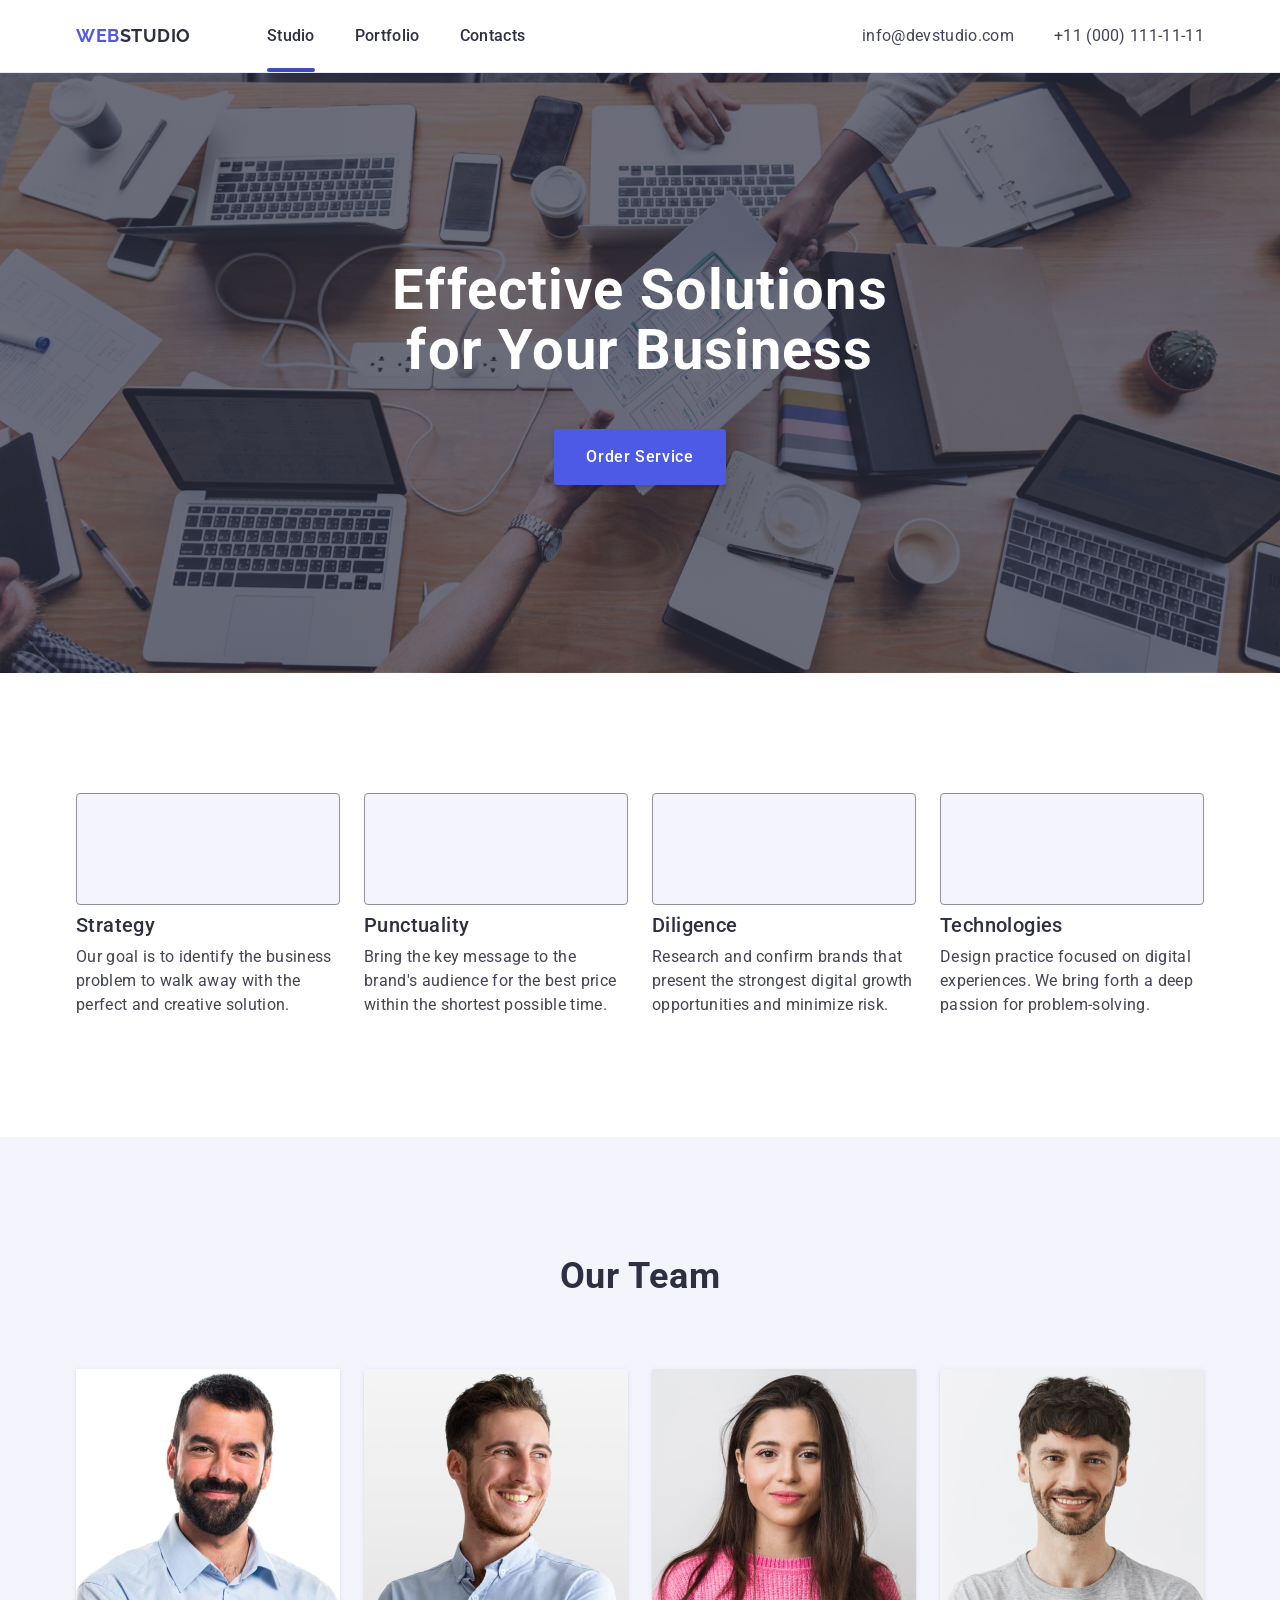
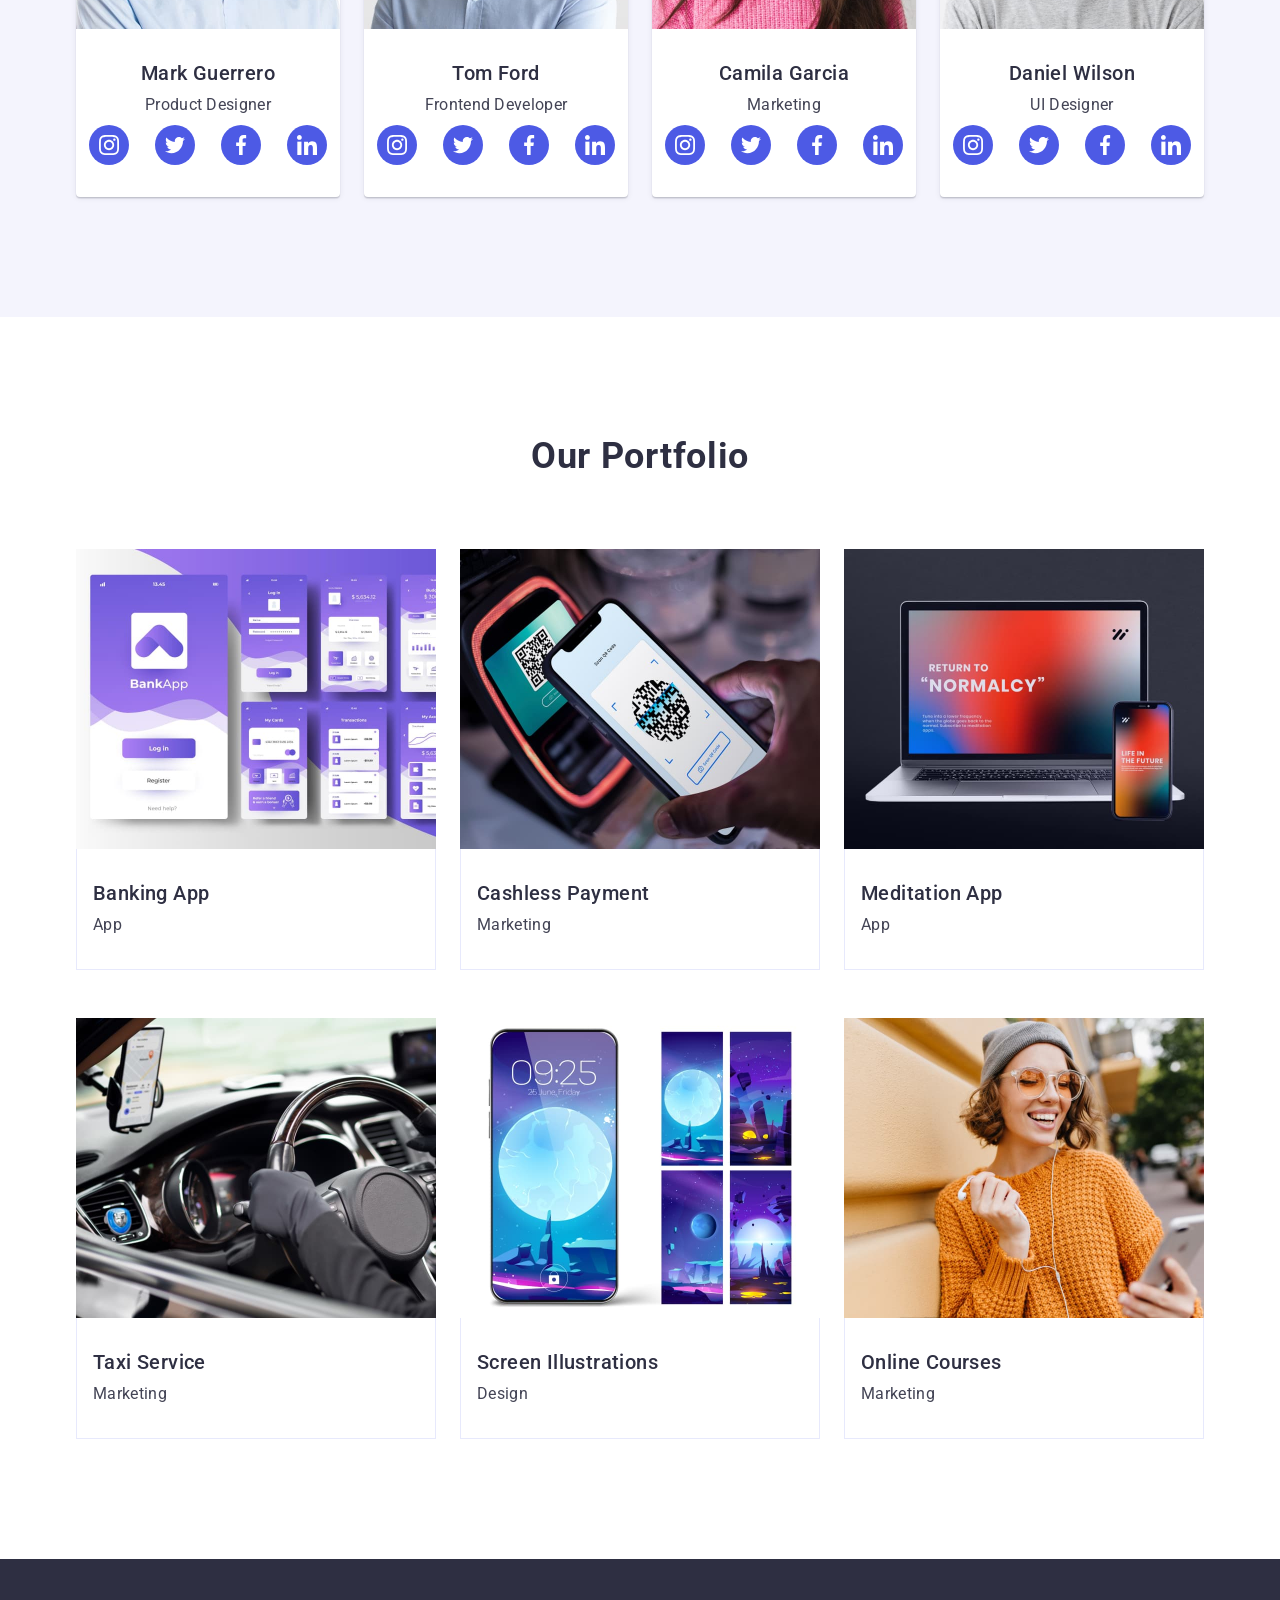
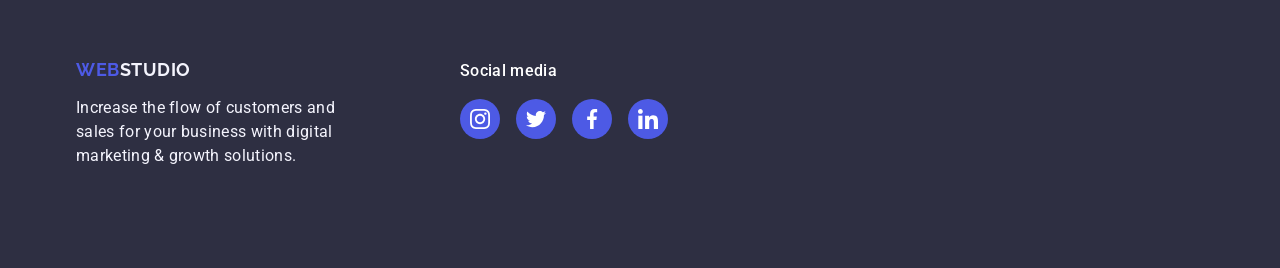
==== commit 7b7425c0: "commit message" ====
--- a/index.html
+++ b/index.html
@@ -19,7 +19,7 @@
             <nav class="nav">
                 <a class="logo-link" href="./index.html">Web<span class="logo-accent">Studio</span></a>
                 <ul class="nav-list">
-                    <li class="nav-item "><a class="nav-link current" href="./index.html">Studio</a></li>
+                    <li class="nav-item"><a class="nav-link current" href="./index.html">Studio</a></li>
                     <li class="nav-item"><a class="nav-link" href="">Portfolio</a></li>
                     <li class="nav-item"><a class="nav-link" href="">Contacts</a></li>
                 </ul>
@@ -94,10 +94,19 @@
                             <p class="item-p">Product Designer</p>
                         </div>
                         <ul class="svg-list">
-                            <li class="team-soc"><svg width="16" height="16"></svg></li>
-                            <li class="team-soc"><svg width="16" height="16"></svg></li>
-                            <li class="team-soc"><svg width="16" height="16"></svg></li>
-                            <li class="team-soc"><svg width="16" height="16"></svg></li>
+                            <li class="svg-card"><a href="https://www.instagram.com/" target="_blank" class="svg-link"><svg class="team-soc" width="20" height="20"><use href="./images/svg/symbol-defs.svg#icon-instagram"></use></svg></a></li>
+                            <li class="svg-card"><a href="https://twitter.com/" target="_blank" class="svg-link"><svg class="team-soc"
+                                        width="20" height="20">
+                                        <use href="./images/svg/symbol-defs.svg#icon-twitter"></use>
+                                    </svg></a></li>
+                            <li class="svg-card"><a href="https://www.facebook.com/" target="_blank" class="svg-link"><svg class="team-soc" width="20"
+                                        height="20">
+                                        <use href="./images/svg/symbol-defs.svg#icon-facebook"></use>
+                                    </svg></a></li>
+                            <li class="svg-card"><a href="https://www.linkedin.com/" target="_blank" class="svg-link"><svg class="team-soc"
+                                        width="20" height="20">
+                                        <use href="./images/svg/symbol-defs.svg#icon-linkedin"></use>
+                                    </svg></a></li>
                         </ul>
                     </li>
                     <li class="team-item">
@@ -106,6 +115,24 @@
                             <h3 class="item-title">Tom Ford</h3>
                             <p class="item-p">Frontend Developer</p>
                         </div>
+                        <ul class="svg-list">
+                            <li class="svg-card"><a href="https://www.instagram.com/" target="_blank" class="svg-link"><svg class="team-soc"
+                                        width="20" height="20">
+                                        <use href="./images/svg/symbol-defs.svg#icon-instagram"></use>
+                                    </svg></a></li>
+                            <li class="svg-card"><a href="https://twitter.com/" target="_blank" class="svg-link"><svg class="team-soc"
+                                        width="20" height="20">
+                                        <use href="./images/svg/symbol-defs.svg#icon-twitter"></use>
+                                    </svg></a></li>
+                            <li class="svg-card"><a href="https://www.facebook.com/" target="_blank" class="svg-link"><svg class="team-soc"
+                                        width="20" height="20">
+                                        <use href="./images/svg/symbol-defs.svg#icon-facebook"></use>
+                                    </svg></a></li>
+                            <li class="svg-card"><a href="https://www.linkedin.com/" target="_blank" class="svg-link"><svg class="team-soc"
+                                        width="20" height="20">
+                                        <use href="./images/svg/symbol-defs.svg#icon-linkedin"></use>
+                                    </svg></a></li>
+                        </ul>
                     </li>
                     <li class="team-item">
                         <img class="team-img" src="./images/our-team/camila-garcia.jpg" alt="Camila Garcia" width="264">
@@ -113,6 +140,24 @@
                             <h3 class="item-title">Camila Garcia</h3>
                             <p class="item-p">Marketing</p>
                         </div>
+                        <ul class="svg-list">
+                            <li class="svg-card"><a href="https://www.instagram.com/" target="_blank" class="svg-link"><svg class="team-soc"
+                                        width="20" height="20">
+                                        <use href="./images/svg/symbol-defs.svg#icon-instagram"></use>
+                                    </svg></a></li>
+                            <li class="svg-card"><a href="https://twitter.com/" target="_blank" class="svg-link"><svg class="team-soc"
+                                        width="20" height="20">
+                                        <use href="./images/svg/symbol-defs.svg#icon-twitter"></use>
+                                    </svg></a></li>
+                            <li class="svg-card"><a href="https://www.facebook.com/" target="_blank" class="svg-link"><svg class="team-soc"
+                                        width="20" height="20">
+                                        <use href="./images/svg/symbol-defs.svg#icon-facebook"></use>
+                                    </svg></a></li>
+                            <li class="svg-card"><a href="https://www.linkedin.com/" target="_blank" class="svg-link"><svg class="team-soc"
+                                        width="20" height="20">
+                                        <use href="./images/svg/symbol-defs.svg#icon-linkedin"></use>
+                                    </svg></a></li>
+                        </ul>
                     </li>
                     <li class="team-item">
                         <img class="team-img" src="./images/our-team/daniel-wilson.jpg" alt="Daniel Wilson" width="264">
@@ -120,6 +165,24 @@
                             <h3 class="item-title">Daniel Wilson</h3>
                             <p class="item-p">UI Designer</p>
                         </div>
+                        <ul class="svg-list">
+                            <li class="svg-card"><a href="https://www.instagram.com/" target="_blank" class="svg-link"><svg class="team-soc"
+                                        width="20" height="20">
+                                        <use href="./images/svg/symbol-defs.svg#icon-instagram"></use>
+                                    </svg></a></li>
+                            <li class="svg-card"><a href="https://twitter.com/" target="_blank" class="svg-link"><svg class="team-soc"
+                                        width="20" height="20">
+                                        <use href="./images/svg/symbol-defs.svg#icon-twitter"></use>
+                                    </svg></a></li>
+                            <li class="svg-card"><a href="https://www.facebook.com/" target="_blank" class="svg-link"><svg class="team-soc"
+                                        width="20" height="20">
+                                        <use href="./images/svg/symbol-defs.svg#icon-facebook"></use>
+                                    </svg></a></li>
+                            <li class="svg-card"><a href="https://www.linkedin.com/" target="_blank" class="svg-link"><svg class="team-soc"
+                                        width="20" height="20">
+                                        <use href="./images/svg/symbol-defs.svg#icon-linkedin"></use>
+                                    </svg></a></li>
+                        </ul>
                     </li>
                 </ul>
             </div>
@@ -236,10 +299,22 @@
             <div class="soc-foot">
                 <h3>Social media</h>
                 <ul class="soc-list">
-                    <li class="soc-item"><svg width="24" height="24"></svg></li>
-                    <li class="soc-item"><svg width="24" height="24"></svg></li>
-                    <li class="soc-item"><svg width="24" height="24"></svg></li>
-                    <li class="soc-item"><svg width="24" height="24"></svg></li>
+                    <li class="svg-card"><a href="https://www.instagram.com/" target="_blank" class="svg-link"><svg class="team-soc"
+                                width="20" height="20">
+                                <use href="./images/svg/symbol-defs.svg#icon-instagram"></use>
+                            </svg></a></li>
+                    <li class="svg-card"><a href="https://twitter.com/" target="_blank" class="svg-link"><svg class="team-soc" width="20"
+                                height="20">
+                                <use href="./images/svg/symbol-defs.svg#icon-twitter"></use>
+                            </svg></a></li>
+                    <li class="svg-card"><a href="https://www.facebook.com/" target="_blank" class="svg-link"><svg class="team-soc"
+                                width="20" height="20">
+                                <use href="./images/svg/symbol-defs.svg#icon-facebook"></use>
+                            </svg></a></li>
+                    <li class="svg-card"><a href="https://www.linkedin.com/" target="_blank" class="svg-link"><svg class="team-soc"
+                                width="20" height="20">
+                                <use href="./images/svg/symbol-defs.svg#icon-linkedin"></use>
+                            </svg></a></li>
                 </ul>
             </div>
         </div>
--- a/css/styles.css
+++ b/css/styles.css
@@ -255,11 +255,35 @@
 .item-hp {
     text-align: center;
     padding-top: 32px;
-    padding-bottom: 8px;
+    margin-bottom: 8px;
 }
 .svg-list {
     display: flex;
     justify-content: space-around;
+    padding-bottom: 32px;
+}
+.svg-card {
+    display: flex;
+    justify-content: center;
+    align-items: center;
+    width: 40px;
+    height: 40px;
+    border-radius: 50%;
+    background-color: #4d5ae5;
+
+    transition: background-color 250ms cubic-bezier(0.4, 0, 0.2, 1);
+}
+.svg-link {
+    display: flex;
+    width: 100%;
+    height: 100%;
+    align-items: center;
+    justify-content: center;
+    cursor: pointer;
+}
+.svg-list .svg-card:hover,
+.svg-list .svg-card:hover {
+    background-color: #404bbf;
 }
 .team-title {
     font-weight: 700;
@@ -270,6 +294,9 @@
     text-transform: capitalize;
     color: #2e2f42;
     margin-bottom: 72px;
+}
+.svg-list .team-soc {
+    fill: #fff;
 }
 
 /* ======= PORTFOLLIO SECTION ======= */
@@ -389,4 +416,12 @@
 .soc-list {
     display: flex;
     gap: 16px;
+    margin-top: 16px;
+}
+.soc-list .team-soc {
+    fill: #fff;
+}
+.soc-list .svg-card:hover,
+.soc-list .svg-card:hover {
+    background-color: #31d0aa;
 }
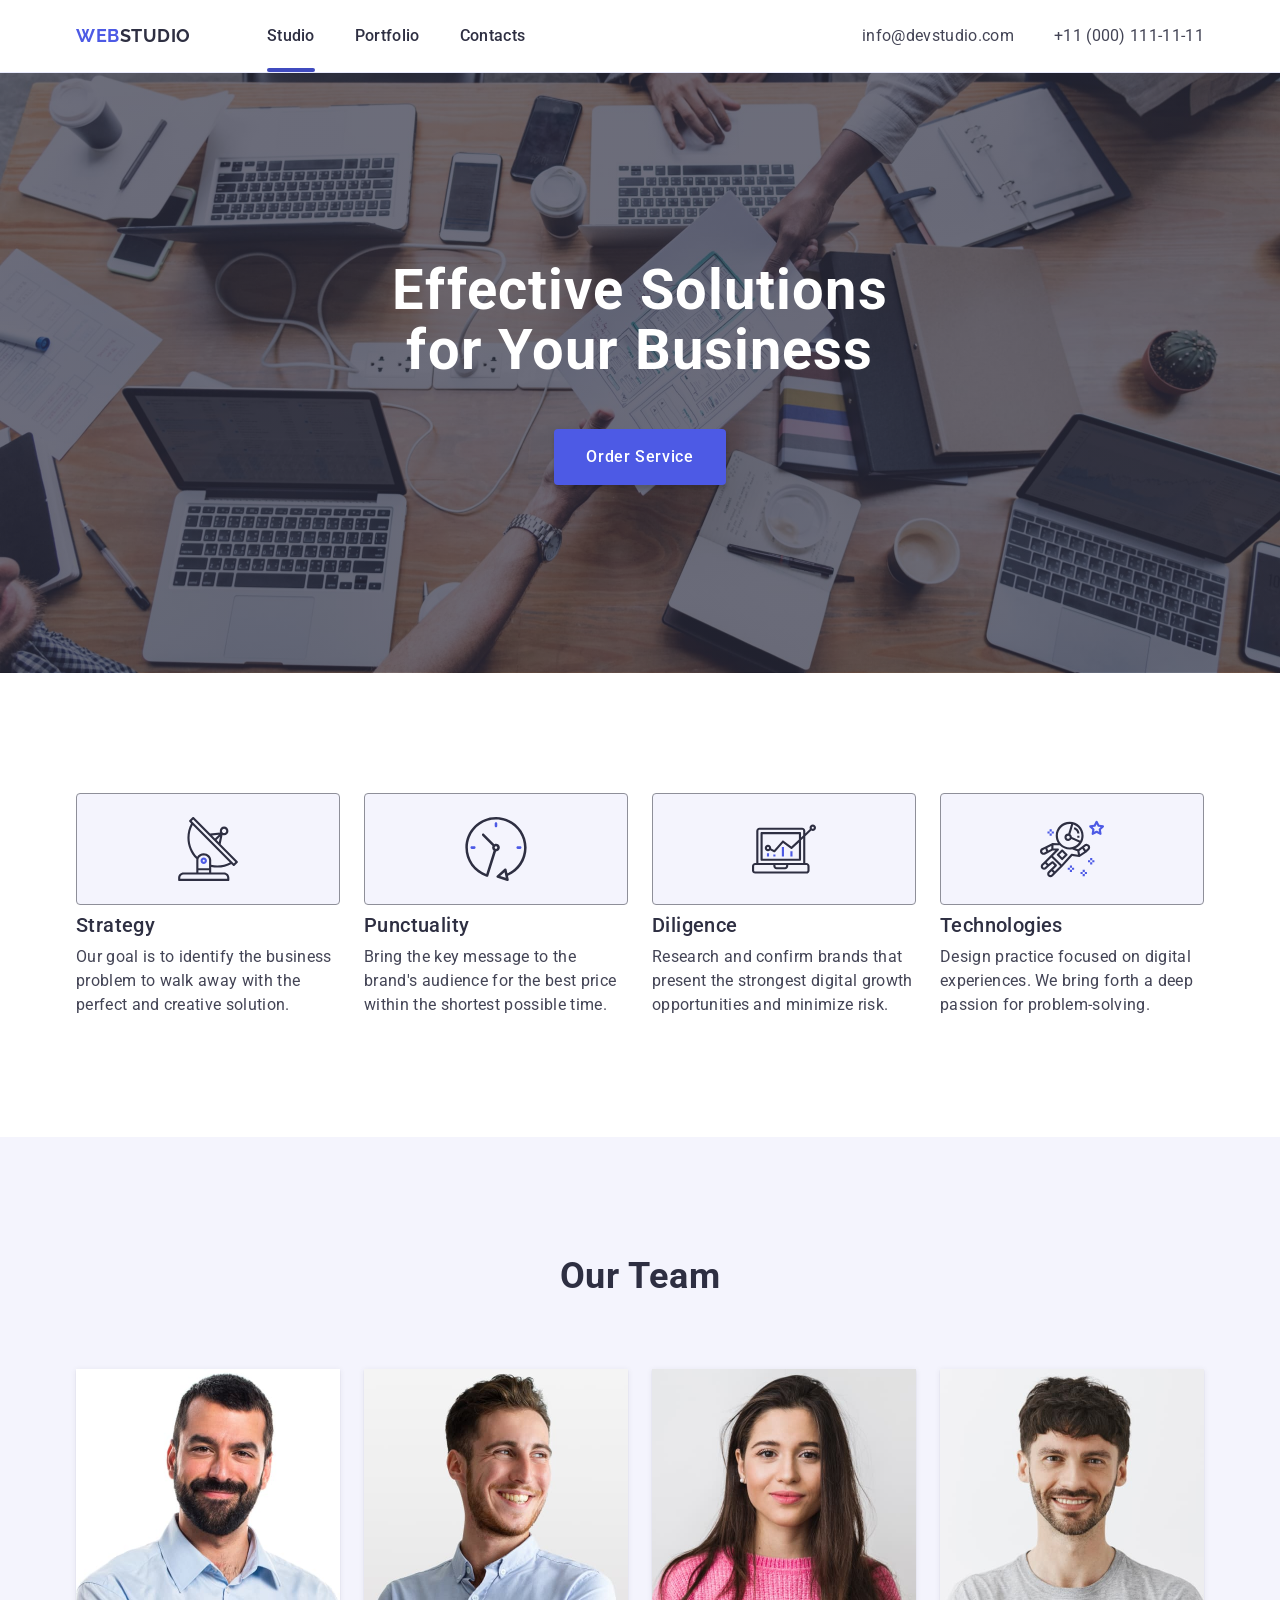
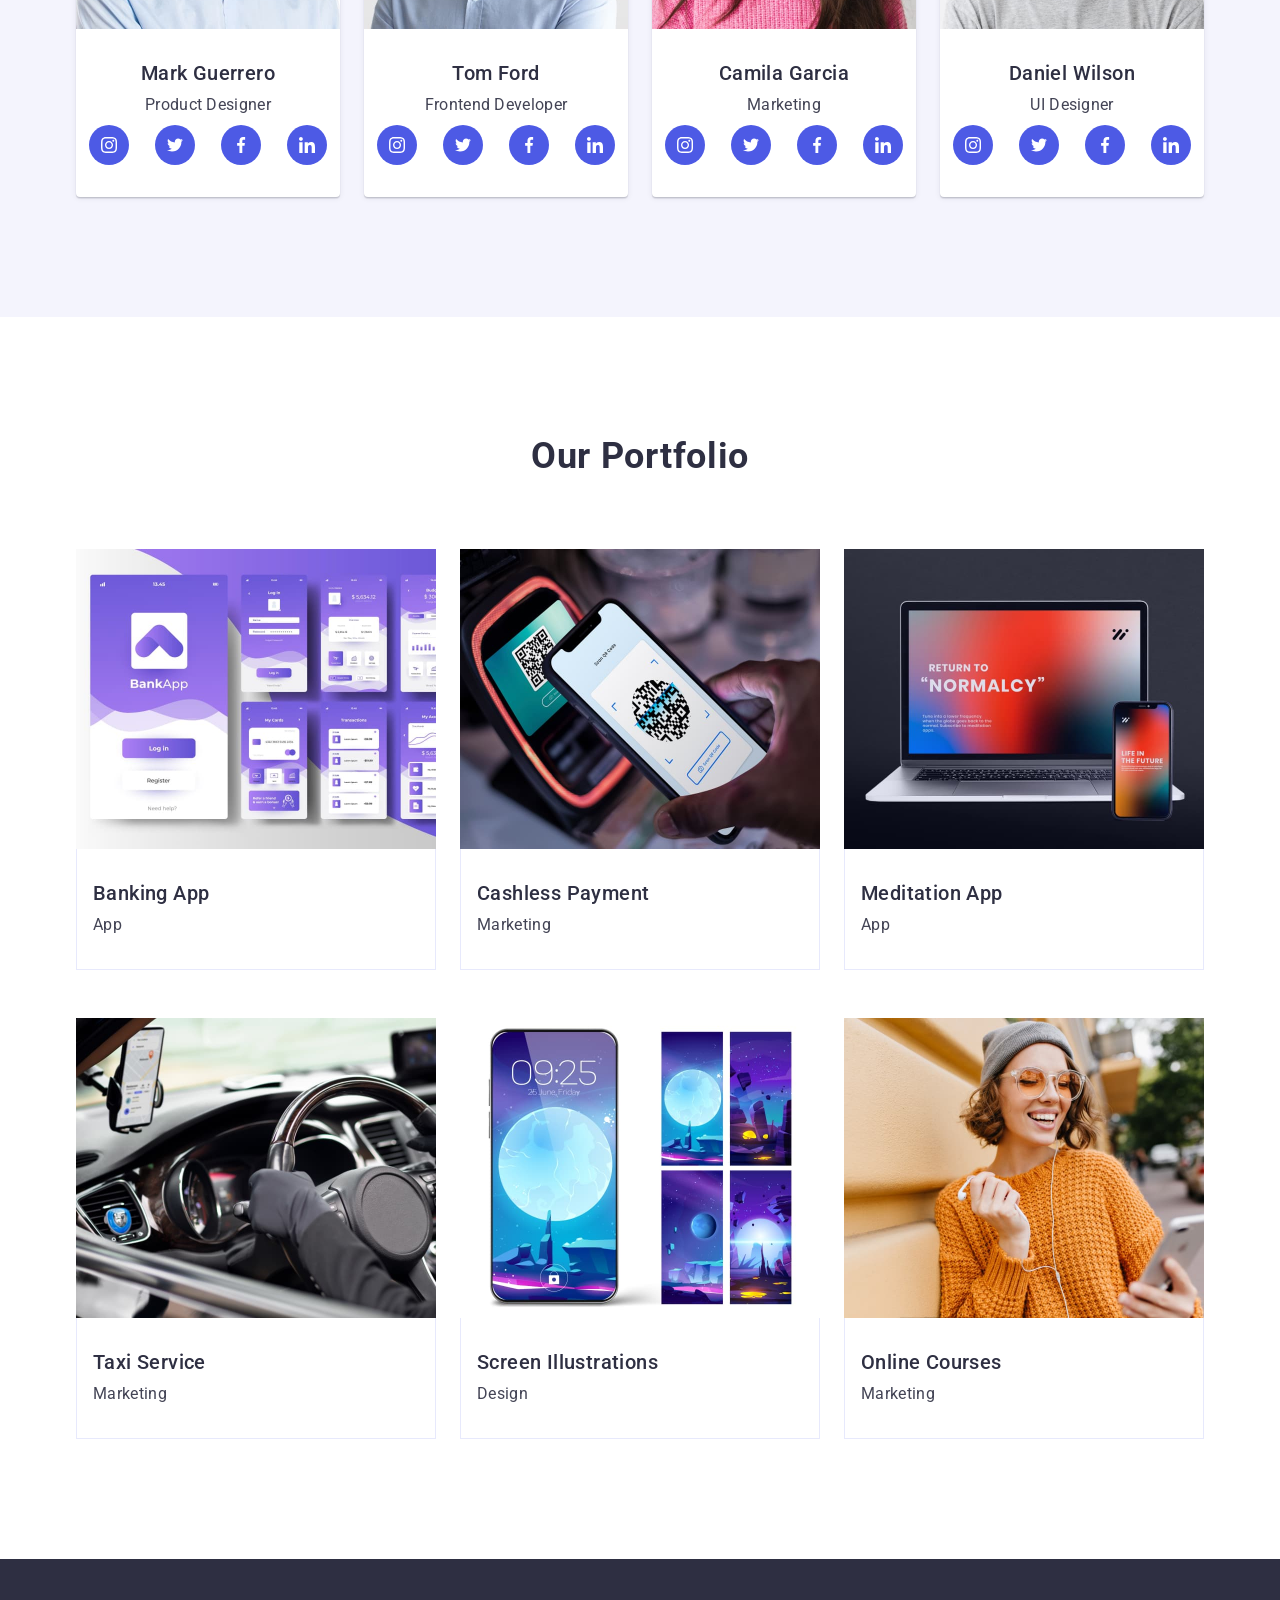
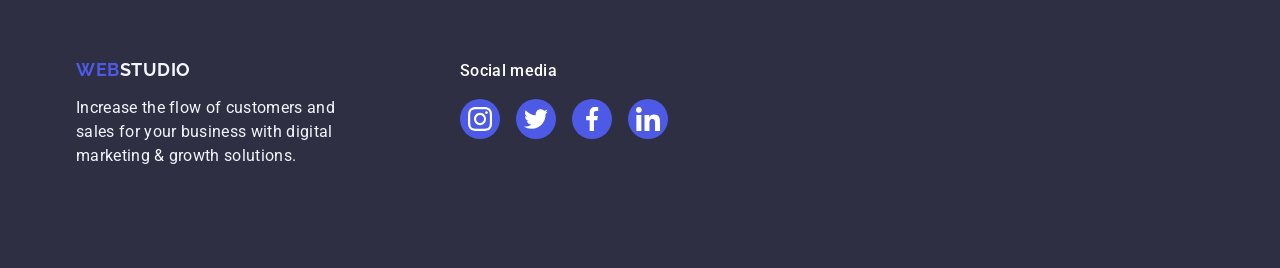
==== commit bf16746e: "commit message" ====
--- a/index.html
+++ b/index.html
@@ -48,7 +48,9 @@
                 <h2 class="visually-hidden">Benefits</h2>
                 <ul class="benef-list">
                     <li class="benef-item">
-                        <div class="benef-svg"></div>
+                        <div class="benef-cart"><svg class="benef-svg" width="64" height="64">
+                            <use href="./images/svg/icon.svg#icon-antenna"></use>
+                        </svg></div>
                         <h3 class="item-title">Strategy</h3>
                         <p class="item-p">Our goal is to identify the business problem to walk away with the perfect and
                             creative
@@ -56,7 +58,9 @@
                         </p>
                     </li>
                     <li class="benef-item">
-                        <div class="benef-svg"></div>
+                        <div class="benef-cart"><svg class="benef-svg" width="64" height="64">
+                                <use href="./images/svg/icon.svg#icon-clock"></use>
+                            </svg></div>
                         <h3 class="item-title">Punctuality</h3>
                         <p class="item-p">Bring the key message to the brand's audience for the best price within the
                             shortest possible
@@ -64,14 +68,18 @@
                         </p>
                     </li>
                     <li class="benef-item">
-                        <div class="benef-svg"></div>
+                        <div class="benef-cart"><svg class="benef-svg" width="64" height="64">
+                                <use href="./images/svg/icon.svg#icon-diagram"></use>
+                            </svg></div>
                         <h3 class="item-title">Diligence</h3>
                         <p class="item-p">Research and confirm brands that present the strongest digital growth
                             opportunities and minimize risk.
                         </p>
                     </li>
                     <li class="benef-item">
-                        <div class="benef-svg"></div>
+                        <div class="benef-cart"><svg class="benef-svg" width="64" height="64">
+                                <use href="./images/svg/icon.svg#icon-astronaut"></use>
+                            </svg></div>
                         <h3 class="item-title">Technologies</h3>
                         <p class="item-p">Design practice focused on digital experiences. We bring forth a deep passion
                             for
@@ -94,18 +102,18 @@
                             <p class="item-p">Product Designer</p>
                         </div>
                         <ul class="svg-list">
-                            <li class="svg-card"><a href="https://www.instagram.com/" target="_blank" class="svg-link"><svg class="team-soc" width="20" height="20"><use href="./images/svg/symbol-defs.svg#icon-instagram"></use></svg></a></li>
+                            <li class="svg-card"><a href="https://www.instagram.com/" target="_blank" class="svg-link"><svg class="team-soc" width="16" height="16"><use href="./images/svg/icon.svg#icon-instagram"></use></svg></a></li>
                             <li class="svg-card"><a href="https://twitter.com/" target="_blank" class="svg-link"><svg class="team-soc"
-                                        width="20" height="20">
-                                        <use href="./images/svg/symbol-defs.svg#icon-twitter"></use>
-                                    </svg></a></li>
-                            <li class="svg-card"><a href="https://www.facebook.com/" target="_blank" class="svg-link"><svg class="team-soc" width="20"
-                                        height="20">
-                                        <use href="./images/svg/symbol-defs.svg#icon-facebook"></use>
+                                        width="16" height="16">
+                                        <use href="./images/svg/icon.svg#icon-twitter"></use>
+                                    </svg></a></li>
+                            <li class="svg-card"><a href="https://www.facebook.com/" target="_blank" class="svg-link"><svg class="team-soc" width="16"
+                                        height="16">
+                                        <use href="./images/svg/icon.svg#icon-facebook"></use>
                                     </svg></a></li>
                             <li class="svg-card"><a href="https://www.linkedin.com/" target="_blank" class="svg-link"><svg class="team-soc"
-                                        width="20" height="20">
-                                        <use href="./images/svg/symbol-defs.svg#icon-linkedin"></use>
+                                        width="16" height="16">
+                                        <use href="./images/svg/icon.svg#icon-linkedin"></use>
                                     </svg></a></li>
                         </ul>
                     </li>
@@ -117,20 +125,20 @@
                         </div>
                         <ul class="svg-list">
                             <li class="svg-card"><a href="https://www.instagram.com/" target="_blank" class="svg-link"><svg class="team-soc"
-                                        width="20" height="20">
-                                        <use href="./images/svg/symbol-defs.svg#icon-instagram"></use>
+                                        width="16" height="16">
+                                        <use href="./images/svg/icon.svg#icon-instagram"></use>
                                     </svg></a></li>
                             <li class="svg-card"><a href="https://twitter.com/" target="_blank" class="svg-link"><svg class="team-soc"
-                                        width="20" height="20">
-                                        <use href="./images/svg/symbol-defs.svg#icon-twitter"></use>
+                                        width="16" height="16">
+                                        <use href="./images/svg/icon.svg#icon-twitter"></use>
                                     </svg></a></li>
                             <li class="svg-card"><a href="https://www.facebook.com/" target="_blank" class="svg-link"><svg class="team-soc"
-                                        width="20" height="20">
-                                        <use href="./images/svg/symbol-defs.svg#icon-facebook"></use>
+                                        width="16" height="16">
+                                        <use href="./images/svg/icon.svg#icon-facebook"></use>
                                     </svg></a></li>
                             <li class="svg-card"><a href="https://www.linkedin.com/" target="_blank" class="svg-link"><svg class="team-soc"
-                                        width="20" height="20">
-                                        <use href="./images/svg/symbol-defs.svg#icon-linkedin"></use>
+                                        width="16" height="16">
+                                        <use href="./images/svg/icon.svg#icon-linkedin"></use>
                                     </svg></a></li>
                         </ul>
                     </li>
@@ -142,20 +150,20 @@
                         </div>
                         <ul class="svg-list">
                             <li class="svg-card"><a href="https://www.instagram.com/" target="_blank" class="svg-link"><svg class="team-soc"
-                                        width="20" height="20">
-                                        <use href="./images/svg/symbol-defs.svg#icon-instagram"></use>
+                                        width="16" height="16">
+                                        <use href="./images/svg/icon.svg#icon-instagram"></use>
                                     </svg></a></li>
                             <li class="svg-card"><a href="https://twitter.com/" target="_blank" class="svg-link"><svg class="team-soc"
-                                        width="20" height="20">
-                                        <use href="./images/svg/symbol-defs.svg#icon-twitter"></use>
+                                        width="16" height="16">
+                                        <use href="./images/svg/icon.svg#icon-twitter"></use>
                                     </svg></a></li>
                             <li class="svg-card"><a href="https://www.facebook.com/" target="_blank" class="svg-link"><svg class="team-soc"
-                                        width="20" height="20">
-                                        <use href="./images/svg/symbol-defs.svg#icon-facebook"></use>
+                                        width="16" height="16">
+                                        <use href="./images/svg/icon.svg#icon-facebook"></use>
                                     </svg></a></li>
                             <li class="svg-card"><a href="https://www.linkedin.com/" target="_blank" class="svg-link"><svg class="team-soc"
-                                        width="20" height="20">
-                                        <use href="./images/svg/symbol-defs.svg#icon-linkedin"></use>
+                                        width="16" height="16">
+                                        <use href="./images/svg/icon.svg#icon-linkedin"></use>
                                     </svg></a></li>
                         </ul>
                     </li>
@@ -167,20 +175,20 @@
                         </div>
                         <ul class="svg-list">
                             <li class="svg-card"><a href="https://www.instagram.com/" target="_blank" class="svg-link"><svg class="team-soc"
-                                        width="20" height="20">
-                                        <use href="./images/svg/symbol-defs.svg#icon-instagram"></use>
+                                        width="16" height="16">
+                                        <use href="./images/svg/icon.svg#icon-instagram"></use>
                                     </svg></a></li>
                             <li class="svg-card"><a href="https://twitter.com/" target="_blank" class="svg-link"><svg class="team-soc"
-                                        width="20" height="20">
-                                        <use href="./images/svg/symbol-defs.svg#icon-twitter"></use>
+                                        width="16" height="16">
+                                        <use href="./images/svg/icon.svg#icon-twitter"></use>
                                     </svg></a></li>
                             <li class="svg-card"><a href="https://www.facebook.com/" target="_blank" class="svg-link"><svg class="team-soc"
-                                        width="20" height="20">
-                                        <use href="./images/svg/symbol-defs.svg#icon-facebook"></use>
+                                        width="16" height="16">
+                                        <use href="./images/svg/icon.svg#icon-facebook"></use>
                                     </svg></a></li>
                             <li class="svg-card"><a href="https://www.linkedin.com/" target="_blank" class="svg-link"><svg class="team-soc"
-                                        width="20" height="20">
-                                        <use href="./images/svg/symbol-defs.svg#icon-linkedin"></use>
+                                        width="16" height="16">
+                                        <use href="./images/svg/icon.svg#icon-linkedin"></use>
                                     </svg></a></li>
                         </ul>
                     </li>
@@ -300,20 +308,20 @@
                 <h3>Social media</h>
                 <ul class="soc-list">
                     <li class="svg-card"><a href="https://www.instagram.com/" target="_blank" class="svg-link"><svg class="team-soc"
-                                width="20" height="20">
-                                <use href="./images/svg/symbol-defs.svg#icon-instagram"></use>
+                                width="24" height="24">
+                                <use href="./images/svg/icon.svg#icon-instagram"></use>
                             </svg></a></li>
-                    <li class="svg-card"><a href="https://twitter.com/" target="_blank" class="svg-link"><svg class="team-soc" width="20"
-                                height="20">
-                                <use href="./images/svg/symbol-defs.svg#icon-twitter"></use>
+                    <li class="svg-card"><a href="https://twitter.com/" target="_blank" class="svg-link"><svg class="team-soc" width="24"
+                                height="24">
+                                <use href="./images/svg/icon.svg#icon-twitter"></use>
                             </svg></a></li>
                     <li class="svg-card"><a href="https://www.facebook.com/" target="_blank" class="svg-link"><svg class="team-soc"
-                                width="20" height="20">
-                                <use href="./images/svg/symbol-defs.svg#icon-facebook"></use>
+                                width="24" height="24">
+                                <use href="./images/svg/icon.svg#icon-facebook"></use>
                             </svg></a></li>
                     <li class="svg-card"><a href="https://www.linkedin.com/" target="_blank" class="svg-link"><svg class="team-soc"
-                                width="20" height="20">
-                                <use href="./images/svg/symbol-defs.svg#icon-linkedin"></use>
+                                width="24" height="24">
+                                <use href="./images/svg/icon.svg#icon-linkedin"></use>
                             </svg></a></li>
                 </ul>
             </div>
--- a/css/styles.css
+++ b/css/styles.css
@@ -216,6 +216,11 @@
     flex-basis: calc((100% - 72px) / 4);
 }
 .benef-svg {
+}
+.benef-cart {
+    display: flex;
+    justify-content: center;
+    align-items: center;
     border: 1px solid #8e8f99;
     border-radius: 4px;
     width: 264px;
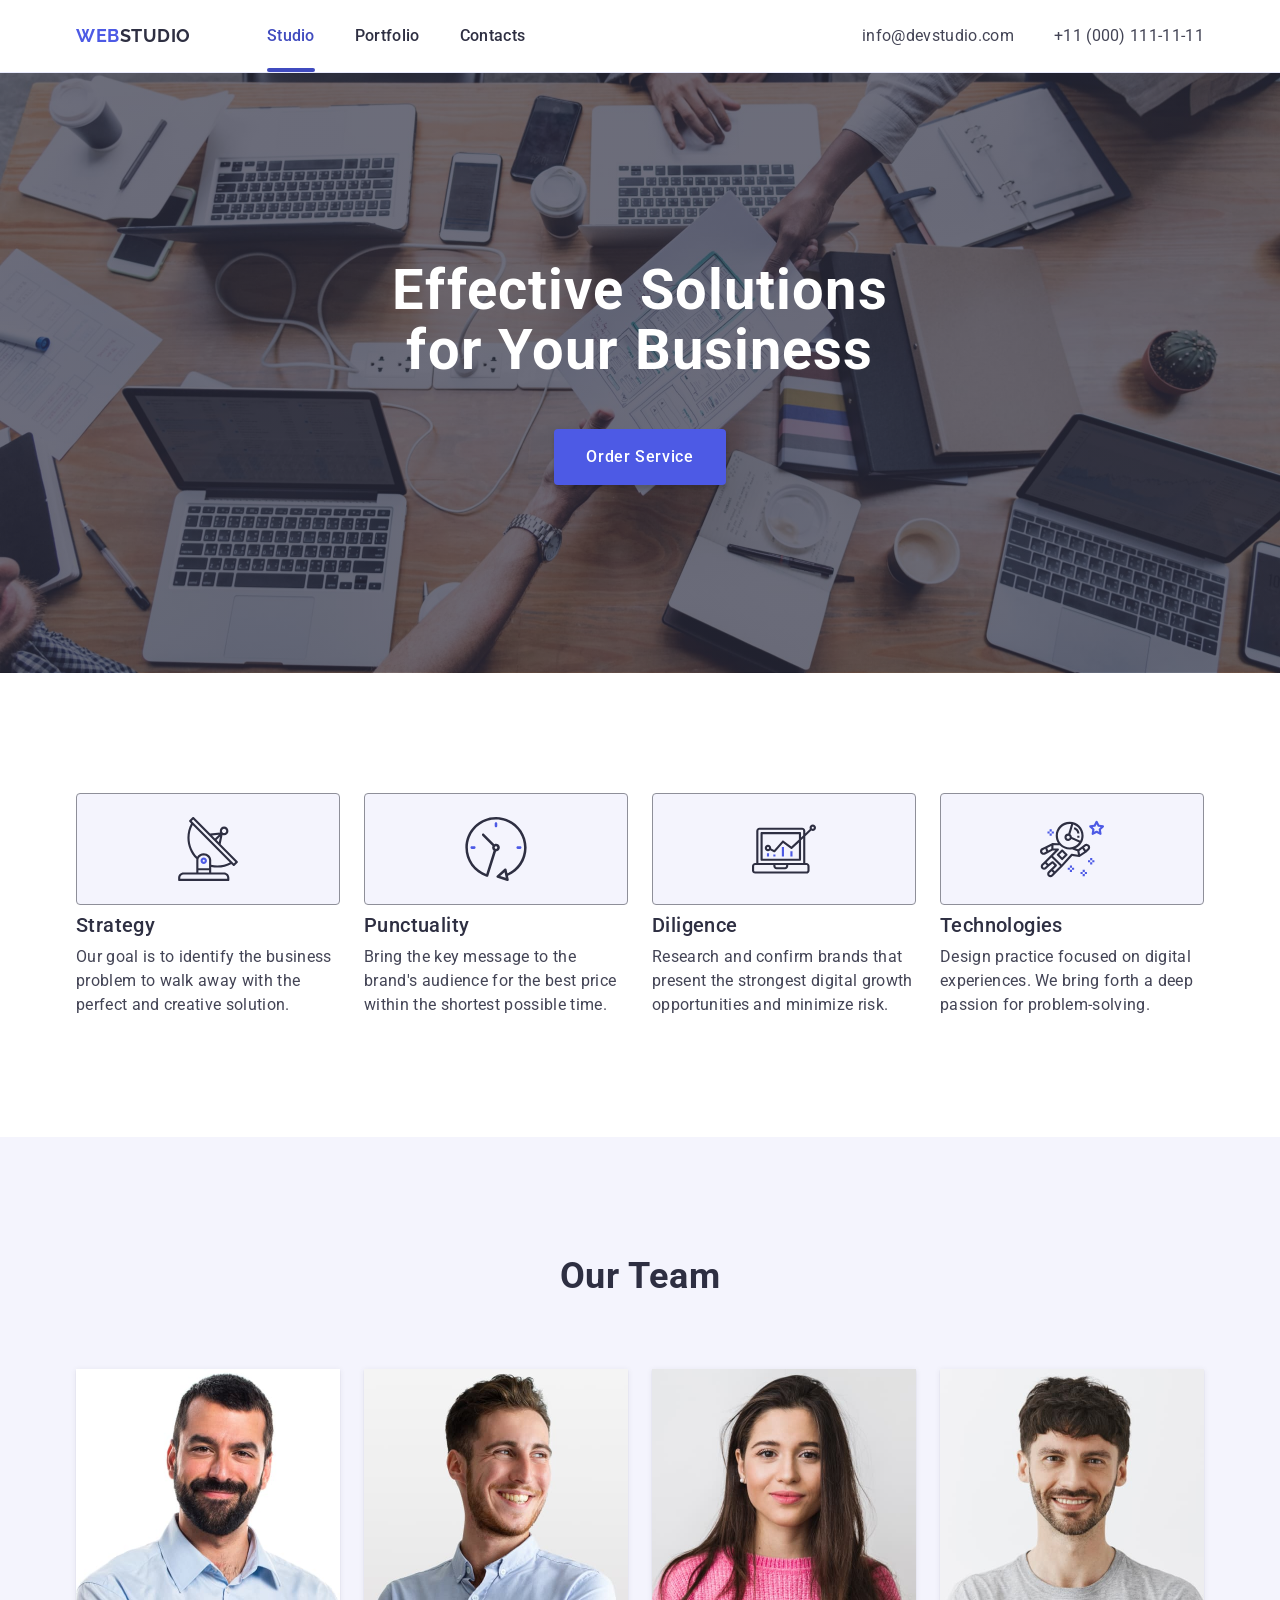
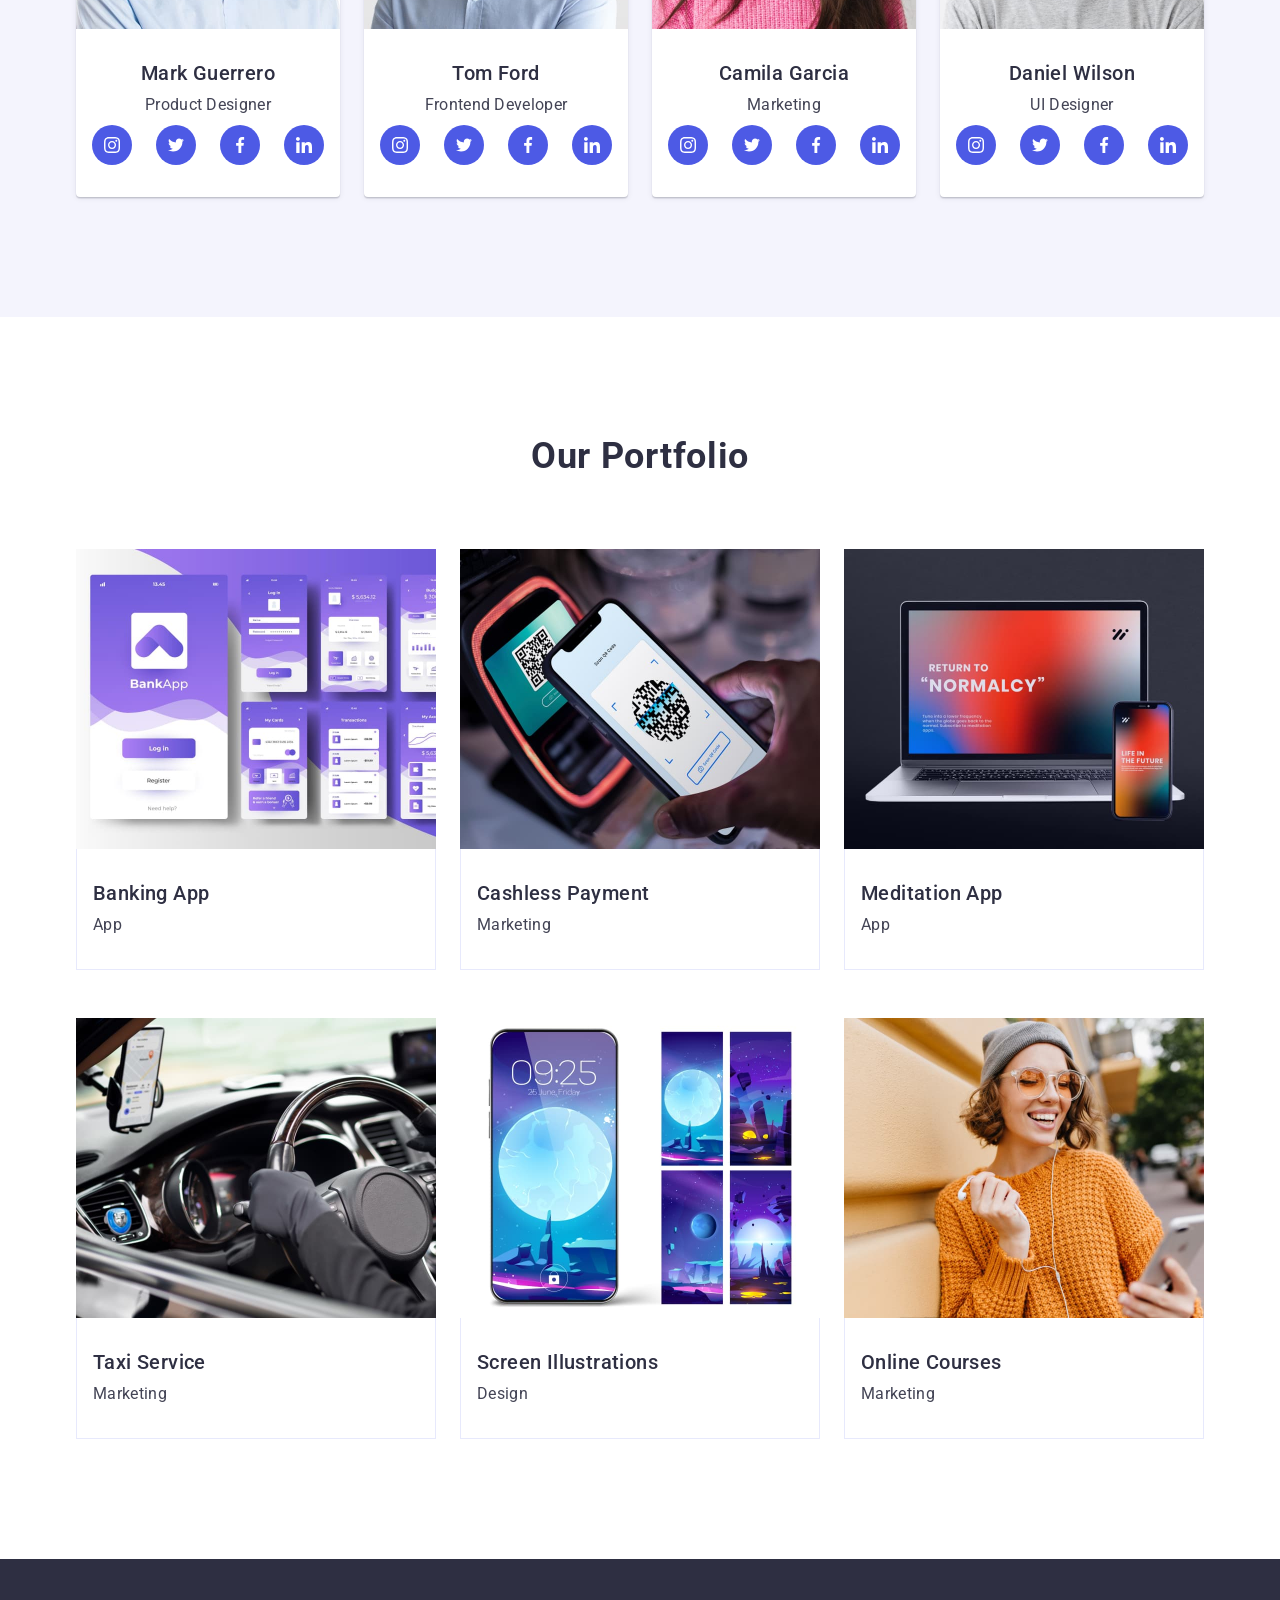
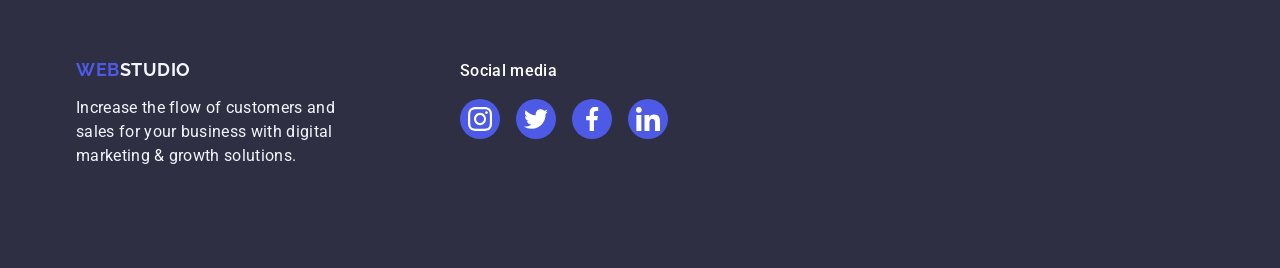
==== commit ec39190b: "commit message" ====
--- a/index.html
+++ b/index.html
@@ -49,7 +49,7 @@
                 <ul class="benef-list">
                     <li class="benef-item">
                         <div class="benef-cart"><svg class="benef-svg" width="64" height="64">
-                            <use href="./images/svg/icon.svg#icon-antenna"></use>
+                            <use href="./images/icon.svg#icon-antenna"></use>
                         </svg></div>
                         <h3 class="item-title">Strategy</h3>
                         <p class="item-p">Our goal is to identify the business problem to walk away with the perfect and
@@ -59,7 +59,7 @@
                     </li>
                     <li class="benef-item">
                         <div class="benef-cart"><svg class="benef-svg" width="64" height="64">
-                                <use href="./images/svg/icon.svg#icon-clock"></use>
+                                <use href="./images/icon.svg#icon-clock"></use>
                             </svg></div>
                         <h3 class="item-title">Punctuality</h3>
                         <p class="item-p">Bring the key message to the brand's audience for the best price within the
@@ -69,7 +69,7 @@
                     </li>
                     <li class="benef-item">
                         <div class="benef-cart"><svg class="benef-svg" width="64" height="64">
-                                <use href="./images/svg/icon.svg#icon-diagram"></use>
+                                <use href="./images/icon.svg#icon-diagram"></use>
                             </svg></div>
                         <h3 class="item-title">Diligence</h3>
                         <p class="item-p">Research and confirm brands that present the strongest digital growth
@@ -78,7 +78,7 @@
                     </li>
                     <li class="benef-item">
                         <div class="benef-cart"><svg class="benef-svg" width="64" height="64">
-                                <use href="./images/svg/icon.svg#icon-astronaut"></use>
+                                <use href="./images/icon.svg#icon-astronaut"></use>
                             </svg></div>
                         <h3 class="item-title">Technologies</h3>
                         <p class="item-p">Design practice focused on digital experiences. We bring forth a deep passion
@@ -102,18 +102,18 @@
                             <p class="item-p">Product Designer</p>
                         </div>
                         <ul class="svg-list">
-                            <li class="svg-card"><a href="https://www.instagram.com/" target="_blank" class="svg-link"><svg class="team-soc" width="16" height="16"><use href="./images/svg/icon.svg#icon-instagram"></use></svg></a></li>
+                            <li class="svg-card"><a href="https://www.instagram.com/" target="_blank" class="svg-link"><svg class="team-soc" width="16" height="16"><use href="./images/icon.svg#icon-instagram"></use></svg></a></li>
                             <li class="svg-card"><a href="https://twitter.com/" target="_blank" class="svg-link"><svg class="team-soc"
                                         width="16" height="16">
-                                        <use href="./images/svg/icon.svg#icon-twitter"></use>
+                                        <use href="./images/icon.svg#icon-twitter"></use>
                                     </svg></a></li>
                             <li class="svg-card"><a href="https://www.facebook.com/" target="_blank" class="svg-link"><svg class="team-soc" width="16"
                                         height="16">
-                                        <use href="./images/svg/icon.svg#icon-facebook"></use>
+                                        <use href="./images/icon.svg#icon-facebook"></use>
                                     </svg></a></li>
                             <li class="svg-card"><a href="https://www.linkedin.com/" target="_blank" class="svg-link"><svg class="team-soc"
                                         width="16" height="16">
-                                        <use href="./images/svg/icon.svg#icon-linkedin"></use>
+                                        <use href="./images/icon.svg#icon-linkedin"></use>
                                     </svg></a></li>
                         </ul>
                     </li>
@@ -126,19 +126,19 @@
                         <ul class="svg-list">
                             <li class="svg-card"><a href="https://www.instagram.com/" target="_blank" class="svg-link"><svg class="team-soc"
                                         width="16" height="16">
-                                        <use href="./images/svg/icon.svg#icon-instagram"></use>
+                                        <use href="./images/icon.svg#icon-instagram"></use>
                                     </svg></a></li>
                             <li class="svg-card"><a href="https://twitter.com/" target="_blank" class="svg-link"><svg class="team-soc"
                                         width="16" height="16">
-                                        <use href="./images/svg/icon.svg#icon-twitter"></use>
+                                        <use href="./images/icon.svg#icon-twitter"></use>
                                     </svg></a></li>
                             <li class="svg-card"><a href="https://www.facebook.com/" target="_blank" class="svg-link"><svg class="team-soc"
                                         width="16" height="16">
-                                        <use href="./images/svg/icon.svg#icon-facebook"></use>
+                                        <use href="./images/icon.svg#icon-facebook"></use>
                                     </svg></a></li>
                             <li class="svg-card"><a href="https://www.linkedin.com/" target="_blank" class="svg-link"><svg class="team-soc"
                                         width="16" height="16">
-                                        <use href="./images/svg/icon.svg#icon-linkedin"></use>
+                                        <use href="./images/icon.svg#icon-linkedin"></use>
                                     </svg></a></li>
                         </ul>
                     </li>
@@ -151,19 +151,19 @@
                         <ul class="svg-list">
                             <li class="svg-card"><a href="https://www.instagram.com/" target="_blank" class="svg-link"><svg class="team-soc"
                                         width="16" height="16">
-                                        <use href="./images/svg/icon.svg#icon-instagram"></use>
+                                        <use href="./images/icon.svg#icon-instagram"></use>
                                     </svg></a></li>
                             <li class="svg-card"><a href="https://twitter.com/" target="_blank" class="svg-link"><svg class="team-soc"
                                         width="16" height="16">
-                                        <use href="./images/svg/icon.svg#icon-twitter"></use>
+                                        <use href="./images/icon.svg#icon-twitter"></use>
                                     </svg></a></li>
                             <li class="svg-card"><a href="https://www.facebook.com/" target="_blank" class="svg-link"><svg class="team-soc"
                                         width="16" height="16">
-                                        <use href="./images/svg/icon.svg#icon-facebook"></use>
+                                        <use href="./images/icon.svg#icon-facebook"></use>
                                     </svg></a></li>
                             <li class="svg-card"><a href="https://www.linkedin.com/" target="_blank" class="svg-link"><svg class="team-soc"
                                         width="16" height="16">
-                                        <use href="./images/svg/icon.svg#icon-linkedin"></use>
+                                        <use href="./images/icon.svg#icon-linkedin"></use>
                                     </svg></a></li>
                         </ul>
                     </li>
@@ -176,19 +176,19 @@
                         <ul class="svg-list">
                             <li class="svg-card"><a href="https://www.instagram.com/" target="_blank" class="svg-link"><svg class="team-soc"
                                         width="16" height="16">
-                                        <use href="./images/svg/icon.svg#icon-instagram"></use>
+                                        <use href="./images/icon.svg#icon-instagram"></use>
                                     </svg></a></li>
                             <li class="svg-card"><a href="https://twitter.com/" target="_blank" class="svg-link"><svg class="team-soc"
                                         width="16" height="16">
-                                        <use href="./images/svg/icon.svg#icon-twitter"></use>
+                                        <use href="./images/icon.svg#icon-twitter"></use>
                                     </svg></a></li>
                             <li class="svg-card"><a href="https://www.facebook.com/" target="_blank" class="svg-link"><svg class="team-soc"
                                         width="16" height="16">
-                                        <use href="./images/svg/icon.svg#icon-facebook"></use>
+                                        <use href="./images/icon.svg#icon-facebook"></use>
                                     </svg></a></li>
                             <li class="svg-card"><a href="https://www.linkedin.com/" target="_blank" class="svg-link"><svg class="team-soc"
                                         width="16" height="16">
-                                        <use href="./images/svg/icon.svg#icon-linkedin"></use>
+                                        <use href="./images/icon.svg#icon-linkedin"></use>
                                     </svg></a></li>
                         </ul>
                     </li>
@@ -305,23 +305,23 @@
                 </p>
             </div>
             <div class="soc-foot">
-                <h3>Social media</h>
+                <p>Social media</p>
                 <ul class="soc-list">
                     <li class="svg-card"><a href="https://www.instagram.com/" target="_blank" class="svg-link"><svg class="team-soc"
                                 width="24" height="24">
-                                <use href="./images/svg/icon.svg#icon-instagram"></use>
+                                <use href="./images/icon.svg#icon-instagram"></use>
                             </svg></a></li>
                     <li class="svg-card"><a href="https://twitter.com/" target="_blank" class="svg-link"><svg class="team-soc" width="24"
                                 height="24">
-                                <use href="./images/svg/icon.svg#icon-twitter"></use>
+                                <use href="./images/icon.svg#icon-twitter"></use>
                             </svg></a></li>
                     <li class="svg-card"><a href="https://www.facebook.com/" target="_blank" class="svg-link"><svg class="team-soc"
                                 width="24" height="24">
-                                <use href="./images/svg/icon.svg#icon-facebook"></use>
+                                <use href="./images/icon.svg#icon-facebook"></use>
                             </svg></a></li>
                     <li class="svg-card"><a href="https://www.linkedin.com/" target="_blank" class="svg-link"><svg class="team-soc"
                                 width="24" height="24">
-                                <use href="./images/svg/icon.svg#icon-linkedin"></use>
+                                <use href="./images/icon.svg#icon-linkedin"></use>
                             </svg></a></li>
                 </ul>
             </div>
--- a/css/styles.css
+++ b/css/styles.css
@@ -60,6 +60,9 @@
     display: flex;
     align-items: center;
     border-bottom: 1px solid #e7e9fc;
+    box-shadow: 0px 2px 1px rgba(46, 47, 66, 0.08),
+        0px 1px 1px rgba(46, 47, 66, 0.16),
+        0px 1px 6px rgba(46, 47, 66, 0.08);
 }
 .logo-accent {
     color: #2e2f42;
@@ -108,6 +111,7 @@
 }
 .nav-link.current {
     position: relative;
+    color: #404bbf;
 }
 .nav-link.current::after {
     content: "";
@@ -180,7 +184,7 @@
     line-height: 1.5;
     letter-spacing: 0.04em;
     color: #ffffff;
-    background: #4d5ae5;
+    background-color: #4d5ae5;
     box-shadow: 0 4px 4px 0 rgba(0, 0, 0, 0.15);
     border: 0;
     border-radius: 4px;
@@ -188,11 +192,11 @@
     margin: 0 auto;
     display: block;
     min-width: 169px;
-    transition: background 250ms cubic-bezier(0.4, 0, 0.2, 1);
+    transition: background-color 250ms cubic-bezier(0.4, 0, 0.2, 1);
 }
 .hero-but:hover,
 .hero-but:focus {
-    background: #404bbf;
+    background-color: #404bbf;
 }
 
 /* ======= BENEFITS SECTION ======= */
@@ -264,7 +268,8 @@
 }
 .svg-list {
     display: flex;
-    justify-content: space-around;
+    gap: 24px;
+    justify-content: center;
     padding-bottom: 32px;
 }
 .svg-card {
@@ -301,7 +306,7 @@
     margin-bottom: 72px;
 }
 .svg-list .team-soc {
-    fill: #fff;
+    fill: #ffffff;
 }
 
 /* ======= PORTFOLLIO SECTION ======= */
@@ -330,44 +335,45 @@
 
     transition: box-shadow 250ms cubic-bezier(0.4, 0, 0.2, 1);
 }
-.portf-item:hover,
-.portf-item:focus {
-    box-shadow: 0 2px 1px 0 rgba(46, 47, 66, 0.08), 0 1px 1px 0 rgba(46, 47, 66, 0.16), 0 1px 6px 0 rgba(46, 47, 66, 0.08);
-}
+
 .overlay-thumb {
     position: relative;
     overflow: hidden;
 }
-.overlay-text {
+.overlay-text p {
     position: absolute;
     top: 0;
     left: 0;
     width: 100%;
     height: 100%;
+    
+    padding: 40px 32px;
+    font-family: "Roboto", sans-serif;
+    font-weight: 400;
+    font-size: 16px;
+    line-height: 1.5;
+    letter-spacing: 0.02em;
+    color: #f4f4fd;
     background-color: #4d5ae5;
-
+    
     transform: translateY(100%);
     transition: transform 250ms cubic-bezier(0.4, 0, 0.2, 1);
-}
-
-.portf-item:hover .overlay-text {
+    
+}
+.portf-item:hover .overlay-text p {
     transform: translateY(0);
-}
-.overlay-text p {
-    width: 296px;
-    margin: 40px 32px;
-    font-family: "Roboto", sans-serif;
-    font-weight: 400;
-    font-size: 16px;
-    line-height: 1.5;
-    letter-spacing: 0.02em;
-    color: #f4f4fd;
 }
 .portf-hp {
     border-bottom: 1px solid #e7e9fc;
     border-left: 1px solid #e7e9fc;
     border-right: 1px solid #e7e9fc;
     padding: 32px 16px;
+    box-shadow: none;
+
+    
+}
+.portf-item:hover {
+    box-shadow: 0 2px 1px 0 rgba(46, 47, 66, 0.08), 0 1px 1px 0 rgba(46, 47, 66, 0.16), 0 1px 6px 0 rgba(46, 47, 66, 0.08);
 }
 
 /* ======= FOOTER SECTION ======= */
@@ -410,21 +416,21 @@
 .soc-foot {
     padding-bottom: 0px;
 }
-.soc-foot h3 {
+.soc-foot p {
     font-family: "Roboto", sans-serif;
     font-weight: 500;
     font-size: 16px;
     line-height: 1.5;
     letter-spacing: 0.02em;
-    color: #fff;
+    color: #ffffff;
+    margin-bottom: 16px;
 }
 .soc-list {
     display: flex;
     gap: 16px;
-    margin-top: 16px;
 }
 .soc-list .team-soc {
-    fill: #fff;
+    fill: #ffffff;
 }
 .soc-list .svg-card:hover,
 .soc-list .svg-card:hover {
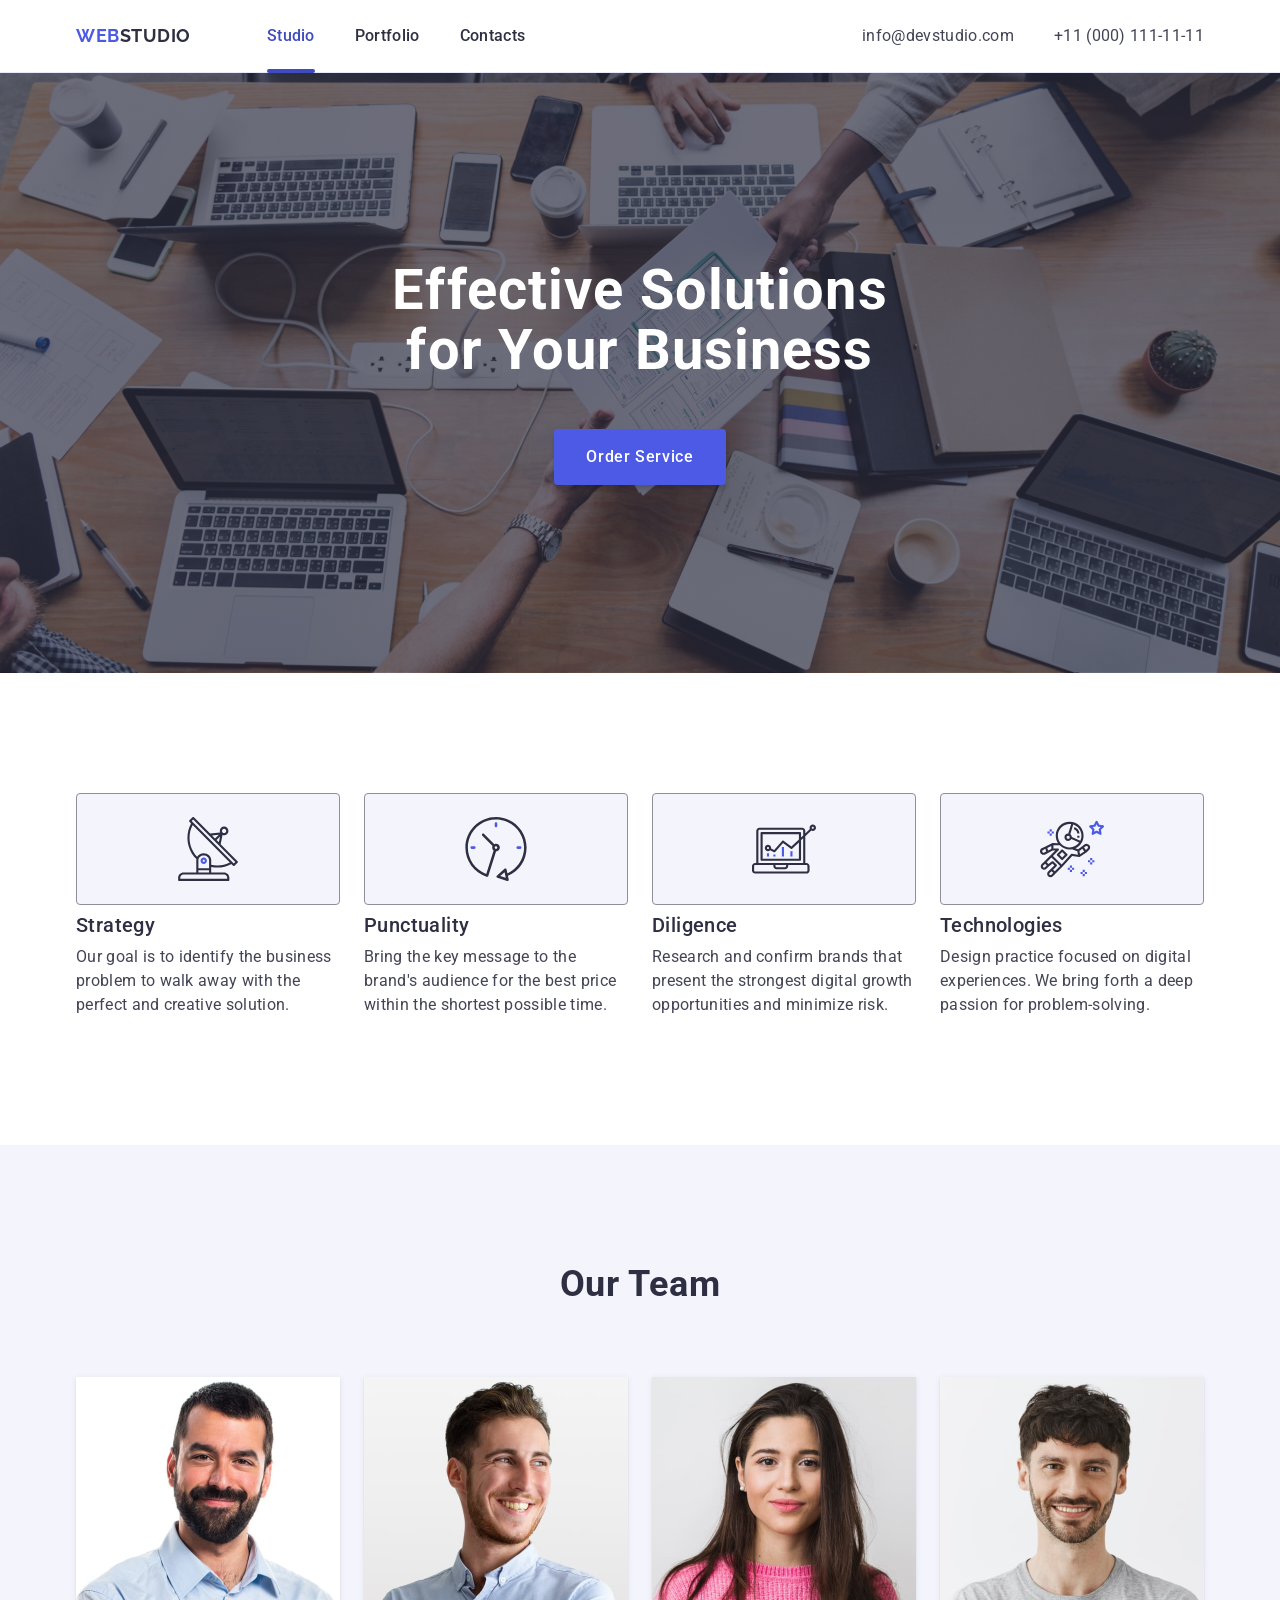
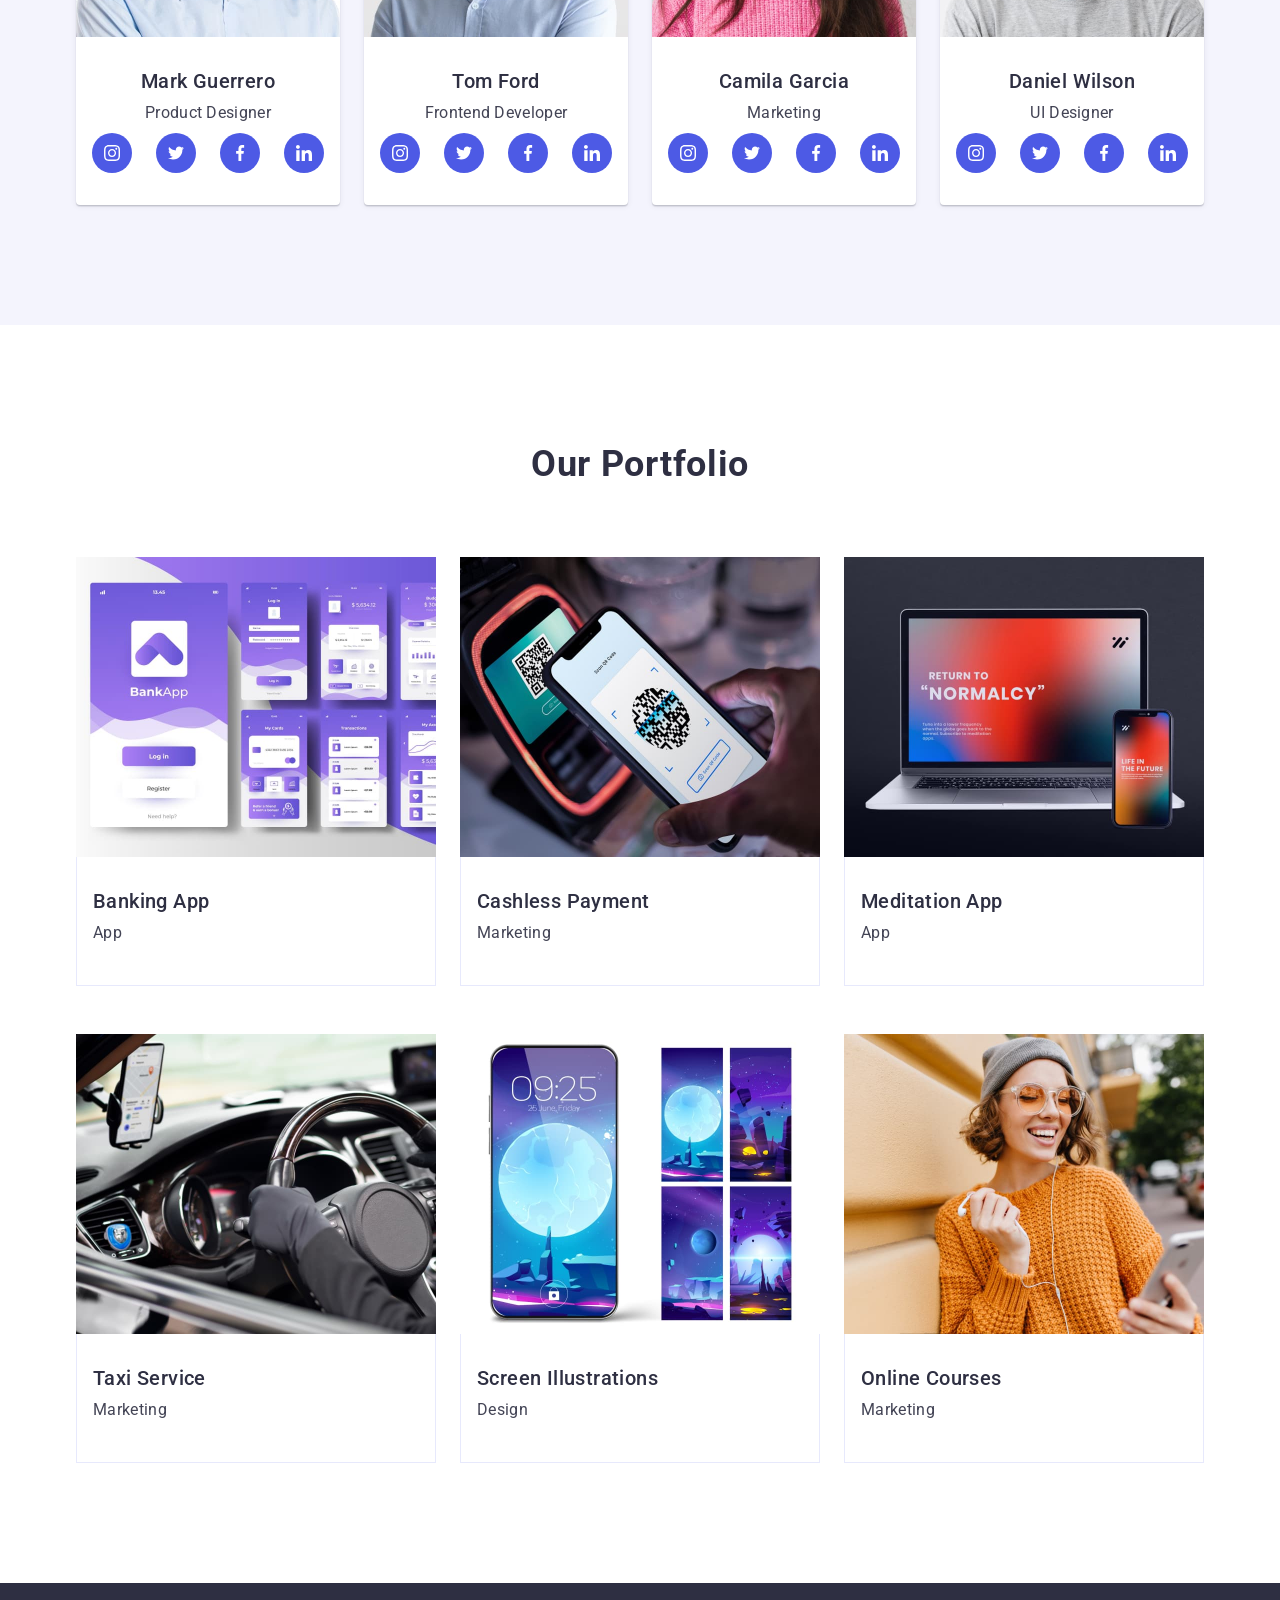
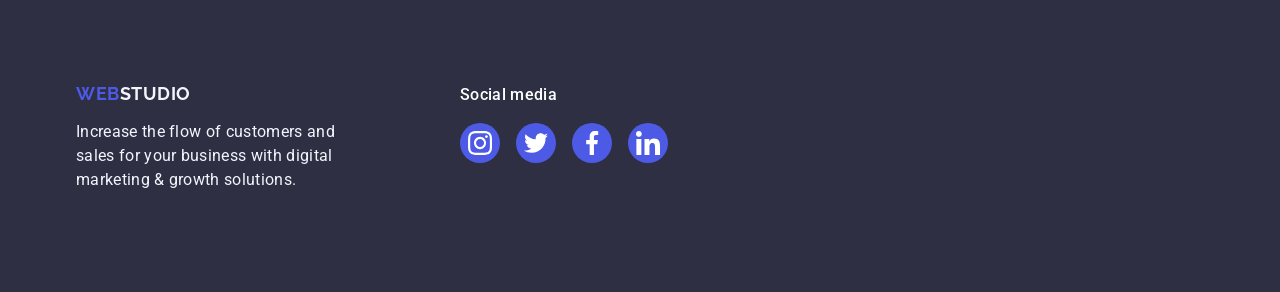
==== commit ad4dde93: "commit message" ====
--- a/index.html
+++ b/index.html
@@ -49,7 +49,7 @@
                 <ul class="benef-list">
                     <li class="benef-item">
                         <div class="benef-cart"><svg class="benef-svg" width="64" height="64">
-                            <use href="./images/icon.svg#icon-antenna"></use>
+                            <use href="./images/icons.svg#icon-antenna"></use>
                         </svg></div>
                         <h3 class="item-title">Strategy</h3>
                         <p class="item-p">Our goal is to identify the business problem to walk away with the perfect and
@@ -59,7 +59,7 @@
                     </li>
                     <li class="benef-item">
                         <div class="benef-cart"><svg class="benef-svg" width="64" height="64">
-                                <use href="./images/icon.svg#icon-clock"></use>
+                                <use href="./images/icons.svg#icon-clock"></use>
                             </svg></div>
                         <h3 class="item-title">Punctuality</h3>
                         <p class="item-p">Bring the key message to the brand's audience for the best price within the
@@ -69,7 +69,7 @@
                     </li>
                     <li class="benef-item">
                         <div class="benef-cart"><svg class="benef-svg" width="64" height="64">
-                                <use href="./images/icon.svg#icon-diagram"></use>
+                                <use href="./images/icons.svg#icon-diagram"></use>
                             </svg></div>
                         <h3 class="item-title">Diligence</h3>
                         <p class="item-p">Research and confirm brands that present the strongest digital growth
@@ -78,7 +78,7 @@
                     </li>
                     <li class="benef-item">
                         <div class="benef-cart"><svg class="benef-svg" width="64" height="64">
-                                <use href="./images/icon.svg#icon-astronaut"></use>
+                                <use href="./images/icons.svg#icon-astronaut"></use>
                             </svg></div>
                         <h3 class="item-title">Technologies</h3>
                         <p class="item-p">Design practice focused on digital experiences. We bring forth a deep passion
@@ -100,97 +100,97 @@
                         <div class="item-hp">
                             <h3 class="item-title">Mark Guerrero</h3>
                             <p class="item-p">Product Designer</p>
-                        </div>
                         <ul class="svg-list">
-                            <li class="svg-card"><a href="https://www.instagram.com/" target="_blank" class="svg-link"><svg class="team-soc" width="16" height="16"><use href="./images/icon.svg#icon-instagram"></use></svg></a></li>
+                            <li class="svg-card"><a href="https://www.instagram.com/" target="_blank" class="svg-link"><svg class="team-soc" width="16" height="16"><use href="./images/icons.svg#icon-instagram"></use></svg></a></li>
                             <li class="svg-card"><a href="https://twitter.com/" target="_blank" class="svg-link"><svg class="team-soc"
                                         width="16" height="16">
-                                        <use href="./images/icon.svg#icon-twitter"></use>
+                                        <use href="./images/icons.svg#icon-twitter"></use>
                                     </svg></a></li>
                             <li class="svg-card"><a href="https://www.facebook.com/" target="_blank" class="svg-link"><svg class="team-soc" width="16"
                                         height="16">
-                                        <use href="./images/icon.svg#icon-facebook"></use>
+                                        <use href="./images/icons.svg#icon-facebook"></use>
                                     </svg></a></li>
                             <li class="svg-card"><a href="https://www.linkedin.com/" target="_blank" class="svg-link"><svg class="team-soc"
                                         width="16" height="16">
-                                        <use href="./images/icon.svg#icon-linkedin"></use>
+                                        <use href="./images/icons.svg#icon-linkedin"></use>
                                     </svg></a></li>
                         </ul>
+                        </div>
                     </li>
                     <li class="team-item">
                         <img class="team-img" src="./images/our-team/tom-ford.jpg" alt="Tom Ford" width="264">
                         <div class="item-hp">
                             <h3 class="item-title">Tom Ford</h3>
                             <p class="item-p">Frontend Developer</p>
-                        </div>
                         <ul class="svg-list">
                             <li class="svg-card"><a href="https://www.instagram.com/" target="_blank" class="svg-link"><svg class="team-soc"
                                         width="16" height="16">
-                                        <use href="./images/icon.svg#icon-instagram"></use>
+                                        <use href="./images/icons.svg#icon-instagram"></use>
                                     </svg></a></li>
                             <li class="svg-card"><a href="https://twitter.com/" target="_blank" class="svg-link"><svg class="team-soc"
                                         width="16" height="16">
-                                        <use href="./images/icon.svg#icon-twitter"></use>
+                                        <use href="./images/icons.svg#icon-twitter"></use>
                                     </svg></a></li>
                             <li class="svg-card"><a href="https://www.facebook.com/" target="_blank" class="svg-link"><svg class="team-soc"
                                         width="16" height="16">
-                                        <use href="./images/icon.svg#icon-facebook"></use>
+                                        <use href="./images/icons.svg#icon-facebook"></use>
                                     </svg></a></li>
                             <li class="svg-card"><a href="https://www.linkedin.com/" target="_blank" class="svg-link"><svg class="team-soc"
                                         width="16" height="16">
-                                        <use href="./images/icon.svg#icon-linkedin"></use>
+                                        <use href="./images/icons.svg#icon-linkedin"></use>
                                     </svg></a></li>
                         </ul>
+                        </div>
                     </li>
                     <li class="team-item">
                         <img class="team-img" src="./images/our-team/camila-garcia.jpg" alt="Camila Garcia" width="264">
                         <div class="item-hp">
                             <h3 class="item-title">Camila Garcia</h3>
                             <p class="item-p">Marketing</p>
-                        </div>
                         <ul class="svg-list">
                             <li class="svg-card"><a href="https://www.instagram.com/" target="_blank" class="svg-link"><svg class="team-soc"
                                         width="16" height="16">
-                                        <use href="./images/icon.svg#icon-instagram"></use>
+                                        <use href="./images/icons.svg#icon-instagram"></use>
                                     </svg></a></li>
                             <li class="svg-card"><a href="https://twitter.com/" target="_blank" class="svg-link"><svg class="team-soc"
                                         width="16" height="16">
-                                        <use href="./images/icon.svg#icon-twitter"></use>
+                                        <use href="./images/icons.svg#icon-twitter"></use>
                                     </svg></a></li>
                             <li class="svg-card"><a href="https://www.facebook.com/" target="_blank" class="svg-link"><svg class="team-soc"
                                         width="16" height="16">
-                                        <use href="./images/icon.svg#icon-facebook"></use>
+                                        <use href="./images/icons.svg#icon-facebook"></use>
                                     </svg></a></li>
                             <li class="svg-card"><a href="https://www.linkedin.com/" target="_blank" class="svg-link"><svg class="team-soc"
                                         width="16" height="16">
-                                        <use href="./images/icon.svg#icon-linkedin"></use>
+                                        <use href="./images/icons.svg#icon-linkedin"></use>
                                     </svg></a></li>
                         </ul>
+                        </div>
                     </li>
                     <li class="team-item">
                         <img class="team-img" src="./images/our-team/daniel-wilson.jpg" alt="Daniel Wilson" width="264">
                         <div class="item-hp">
                             <h3 class="item-title">Daniel Wilson</h3>
                             <p class="item-p">UI Designer</p>
-                        </div>
                         <ul class="svg-list">
                             <li class="svg-card"><a href="https://www.instagram.com/" target="_blank" class="svg-link"><svg class="team-soc"
                                         width="16" height="16">
-                                        <use href="./images/icon.svg#icon-instagram"></use>
+                                        <use href="./images/icons.svg#icon-instagram"></use>
                                     </svg></a></li>
                             <li class="svg-card"><a href="https://twitter.com/" target="_blank" class="svg-link"><svg class="team-soc"
                                         width="16" height="16">
-                                        <use href="./images/icon.svg#icon-twitter"></use>
+                                        <use href="./images/icons.svg#icon-twitter"></use>
                                     </svg></a></li>
                             <li class="svg-card"><a href="https://www.facebook.com/" target="_blank" class="svg-link"><svg class="team-soc"
                                         width="16" height="16">
-                                        <use href="./images/icon.svg#icon-facebook"></use>
+                                        <use href="./images/icons.svg#icon-facebook"></use>
                                     </svg></a></li>
                             <li class="svg-card"><a href="https://www.linkedin.com/" target="_blank" class="svg-link"><svg class="team-soc"
                                         width="16" height="16">
-                                        <use href="./images/icon.svg#icon-linkedin"></use>
+                                        <use href="./images/icons.svg#icon-linkedin"></use>
                                     </svg></a></li>
                         </ul>
+                        </div>
                     </li>
                 </ul>
             </div>
@@ -205,11 +205,9 @@
                         <div class="overlay-thumb">
                         <img class="portf-img" src="./images/our-portfolio/banking-app.jpg" alt="Mark Guerrero"
                             width="360">
-                            <div class="overlay-text">
-                                <p>14 Stylish and User-Friendly App Design Concepts · Task Manager App · Calorie Tracker App · Exotic Fruit
-                                    Ecommerce App ·
-                                    Cloud Storage App</p>
-                            </div>
+                                <p class="overlay-text">14 Stylish and User-Friendly App Design Concepts · Task Manager App · Calorie Tracker App · Exotic Fruit
+                                    Ecommerce App ·
+                                    Cloud Storage App</p>
                         </div>
                         <div class="portf-hp">
                             <h3 class="item-title">Banking App</h3>
@@ -220,11 +218,9 @@
                         <div class="overlay-thumb">
                         <img class="portf-img" src="./images/our-portfolio/cashless-payment.jpg" alt="Tom Ford"
                             width="360">
-                            <div class="overlay-text">
-                                <p>14 Stylish and User-Friendly App Design Concepts · Task Manager App · Calorie Tracker App · Exotic Fruit
-                                    Ecommerce App ·
-                                    Cloud Storage App</p>
-                            </div>
+                                <p class="overlay-text">14 Stylish and User-Friendly App Design Concepts · Task Manager App · Calorie Tracker App · Exotic Fruit
+                                    Ecommerce App ·
+                                    Cloud Storage App</p>
                         </div>
                         <div class="portf-hp">
                             <h3 class="item-title">Cashless Payment</h3>
@@ -235,11 +231,9 @@
                         <div class="overlay-thumb">
                         <img class="portf-img" src="./images/our-portfolio/meditation-app.jpg" alt="Camila Garcia"
                             width="360">
-                            <div class="overlay-text">
-                                <p>14 Stylish and User-Friendly App Design Concepts · Task Manager App · Calorie Tracker App · Exotic Fruit
-                                    Ecommerce App ·
-                                    Cloud Storage App</p>
-                            </div>
+                                <p class="overlay-text">14 Stylish and User-Friendly App Design Concepts · Task Manager App · Calorie Tracker App · Exotic Fruit
+                                    Ecommerce App ·
+                                    Cloud Storage App</p>
                         </div>
                         <div class="portf-hp">
                             <h3 class="item-title">Meditation App</h3>
@@ -250,11 +244,9 @@
                         <div class="overlay-thumb">
                         <img class="portf-img" src="./images/our-portfolio/taxi-service.jpg" alt="Daniel Wilson"
                             width="360">
-                            <div class="overlay-text">
-                                <p>14 Stylish and User-Friendly App Design Concepts · Task Manager App · Calorie Tracker App · Exotic Fruit
-                                    Ecommerce App ·
-                                    Cloud Storage App</p>
-                            </div>
+                                <p class="overlay-text">14 Stylish and User-Friendly App Design Concepts · Task Manager App · Calorie Tracker App · Exotic Fruit
+                                    Ecommerce App ·
+                                    Cloud Storage App</p>
                         </div>
                         <div class="portf-hp">
                             <h3 class="item-title">Taxi Service</h3>
@@ -265,11 +257,9 @@
                         <div class="overlay-thumb">
                         <img class="portf-img" src="./images/our-portfolio/screen-illustrations.jpg" alt="Daniel Wilson"
                             width="360">
-                            <div class="overlay-text">
-                                <p>14 Stylish and User-Friendly App Design Concepts · Task Manager App · Calorie Tracker App · Exotic Fruit
-                                    Ecommerce App ·
-                                    Cloud Storage App</p>
-                            </div>
+                                <p class="overlay-text">14 Stylish and User-Friendly App Design Concepts · Task Manager App · Calorie Tracker App · Exotic Fruit
+                                    Ecommerce App ·
+                                    Cloud Storage App</p>
                         </div>
                         <div class="portf-hp">
                             <h3 class="item-title">Screen Illustrations</h3>
@@ -280,11 +270,9 @@
                         <div class="overlay-thumb">
                         <img class="portf-img" src="./images/our-portfolio/online-courses.jpg" alt="Daniel Wilson"
                             width="360">
-                            <div class="overlay-text">
-                                <p>14 Stylish and User-Friendly App Design Concepts · Task Manager App · Calorie Tracker App · Exotic Fruit
-                                    Ecommerce App ·
-                                    Cloud Storage App</p>
-                            </div>
+                                <p class="overlay-text">14 Stylish and User-Friendly App Design Concepts · Task Manager App · Calorie Tracker App · Exotic Fruit
+                                    Ecommerce App ·
+                                    Cloud Storage App</p>
                         </div>
                         <div class="portf-hp">
                             <h3 class="item-title">Online Courses</h3>
@@ -293,7 +281,6 @@
                     </li>
                 </ul>
             </div>
-
         </section>
     </main>
     <footer class="foot">
@@ -309,19 +296,19 @@
                 <ul class="soc-list">
                     <li class="svg-card"><a href="https://www.instagram.com/" target="_blank" class="svg-link"><svg class="team-soc"
                                 width="24" height="24">
-                                <use href="./images/icon.svg#icon-instagram"></use>
+                                <use href="./images/icons.svg#icon-instagram"></use>
                             </svg></a></li>
                     <li class="svg-card"><a href="https://twitter.com/" target="_blank" class="svg-link"><svg class="team-soc" width="24"
                                 height="24">
-                                <use href="./images/icon.svg#icon-twitter"></use>
+                                <use href="./images/icons.svg#icon-twitter"></use>
                             </svg></a></li>
                     <li class="svg-card"><a href="https://www.facebook.com/" target="_blank" class="svg-link"><svg class="team-soc"
                                 width="24" height="24">
-                                <use href="./images/icon.svg#icon-facebook"></use>
+                                <use href="./images/icons.svg#icon-facebook"></use>
                             </svg></a></li>
                     <li class="svg-card"><a href="https://www.linkedin.com/" target="_blank" class="svg-link"><svg class="team-soc"
                                 width="24" height="24">
-                                <use href="./images/icon.svg#icon-linkedin"></use>
+                                <use href="./images/icons.svg#icon-linkedin"></use>
                             </svg></a></li>
                 </ul>
             </div>
--- a/css/styles.css
+++ b/css/styles.css
@@ -123,6 +123,7 @@
     height: 4px;
     background-color: #404bbf;
     border-radius: 2px;
+    bottom: -1px;
 }
 
 .adres {
@@ -219,8 +220,6 @@
 .benef-item {
     flex-basis: calc((100% - 72px) / 4);
 }
-.benef-svg {
-}
 .benef-cart {
     display: flex;
     justify-content: center;
@@ -261,16 +260,17 @@
     display: flex;
     gap: 24px;
 }
+.item-p {
+    margin-bottom: 8px;
+}
 .item-hp {
     text-align: center;
-    padding-top: 32px;
-    margin-bottom: 8px;
+    padding: 32px 0px;
 }
 .svg-list {
     display: flex;
     gap: 24px;
     justify-content: center;
-    padding-bottom: 32px;
 }
 .svg-card {
     display: flex;
@@ -340,7 +340,7 @@
     position: relative;
     overflow: hidden;
 }
-.overlay-text p {
+.overlay-text {
     position: absolute;
     top: 0;
     left: 0;
@@ -360,7 +360,7 @@
     transition: transform 250ms cubic-bezier(0.4, 0, 0.2, 1);
     
 }
-.portf-item:hover .overlay-text p {
+.portf-item:hover .overlay-text {
     transform: translateY(0);
 }
 .portf-hp {
@@ -369,8 +369,6 @@
     border-right: 1px solid #e7e9fc;
     padding: 32px 16px;
     box-shadow: none;
-
-    
 }
 .portf-item:hover {
     box-shadow: 0 2px 1px 0 rgba(46, 47, 66, 0.08), 0 1px 1px 0 rgba(46, 47, 66, 0.16), 0 1px 6px 0 rgba(46, 47, 66, 0.08);
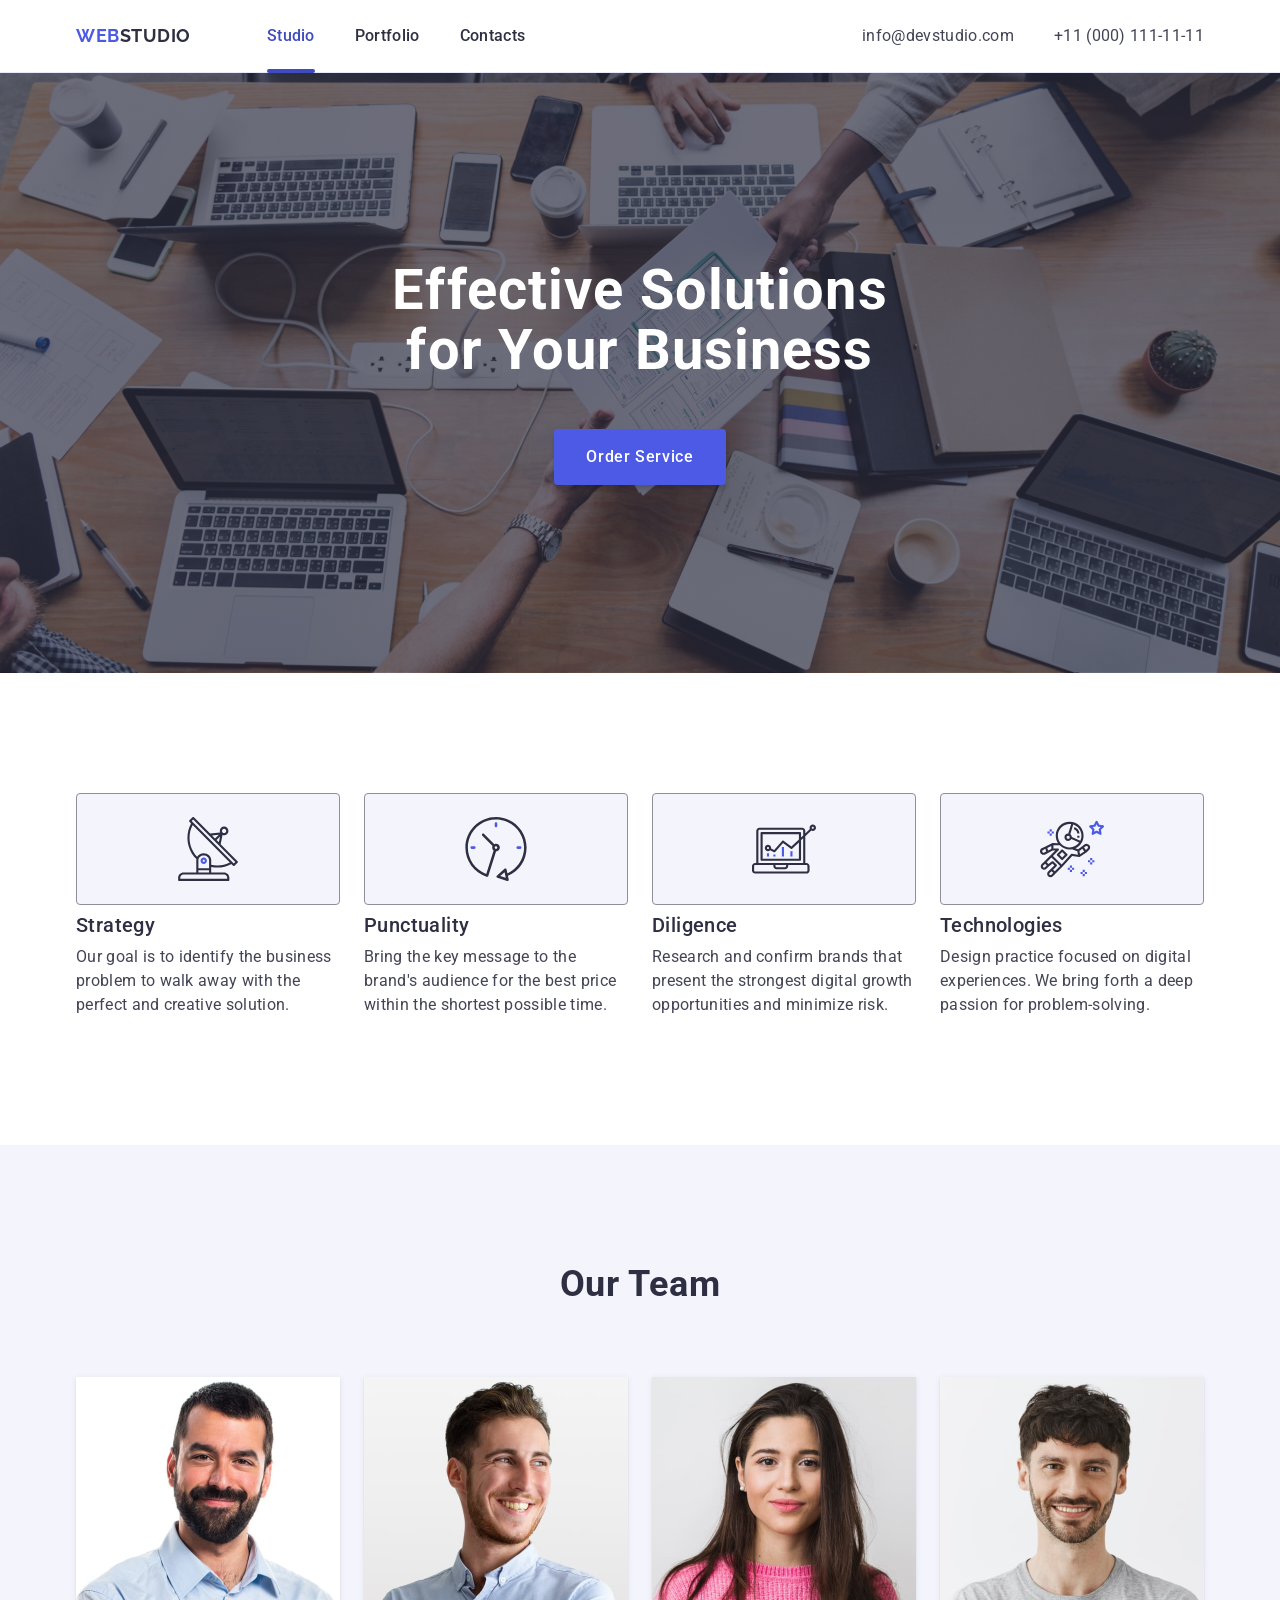
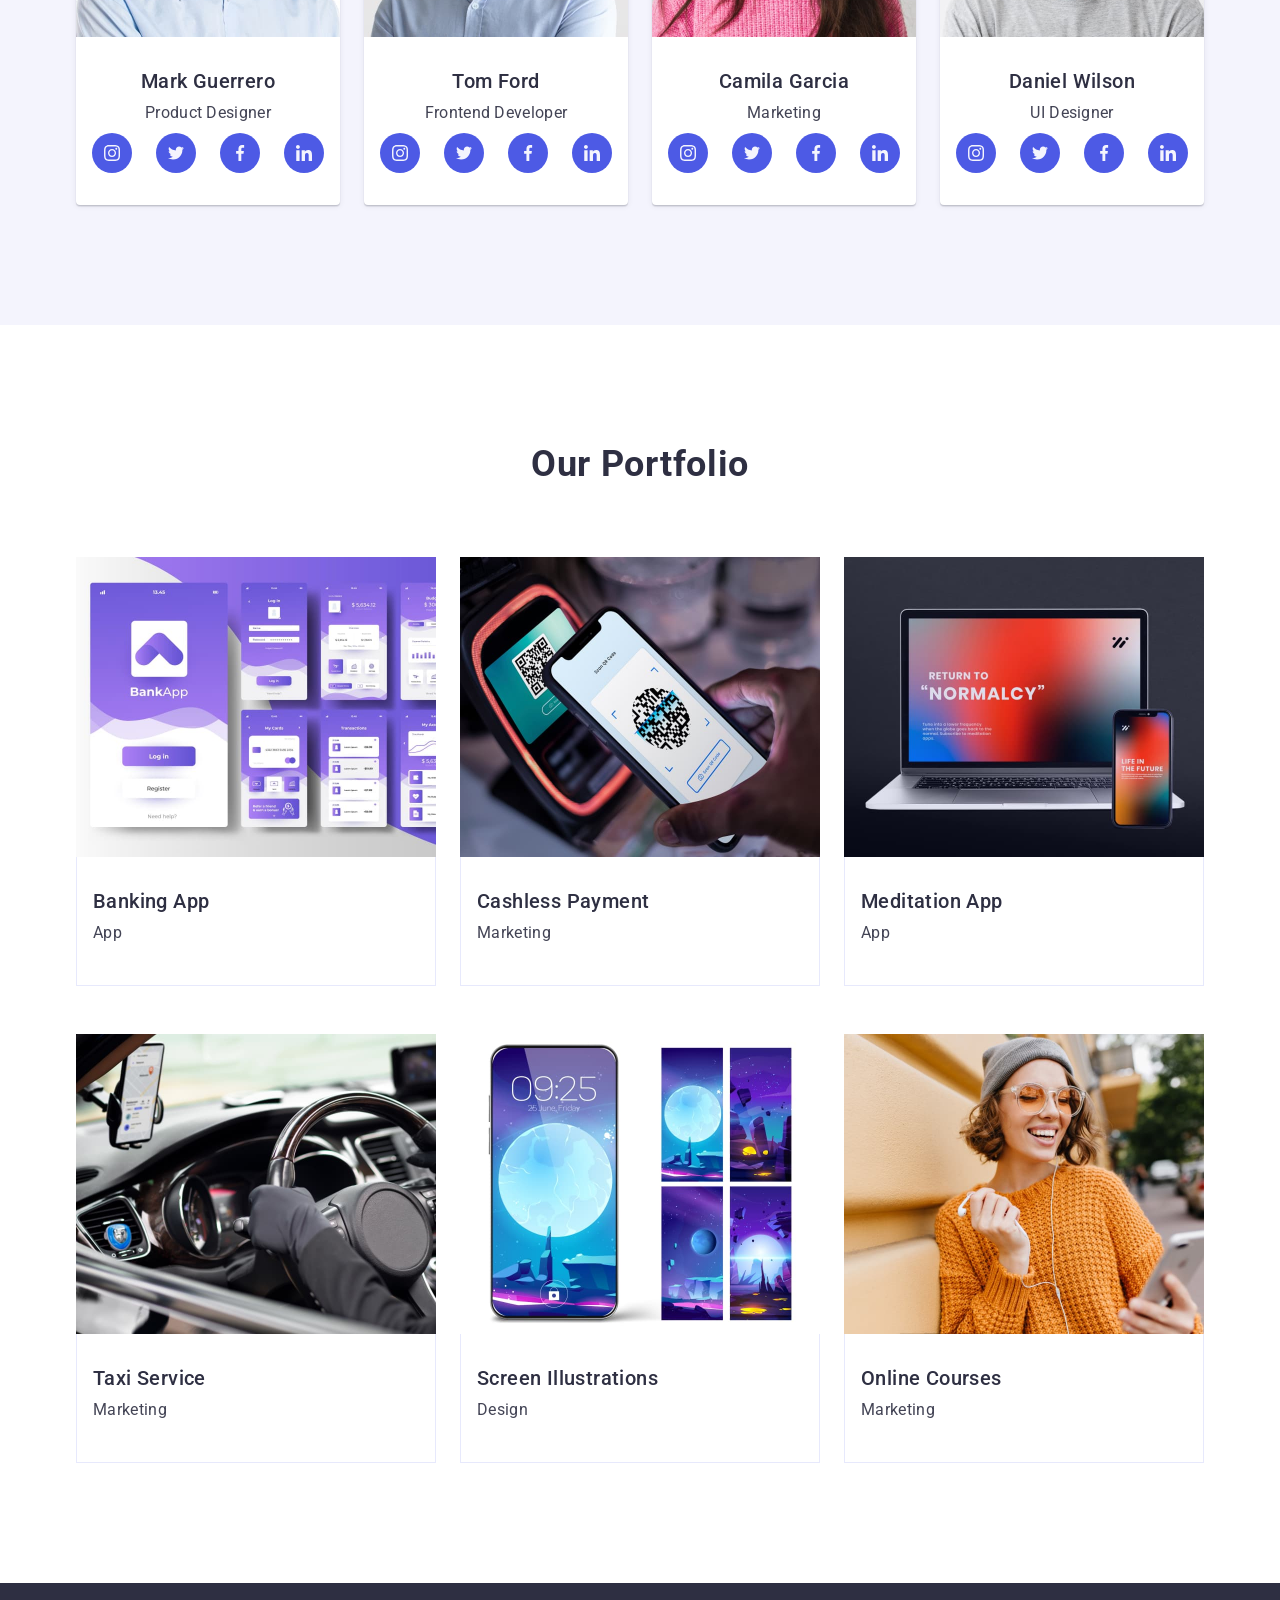
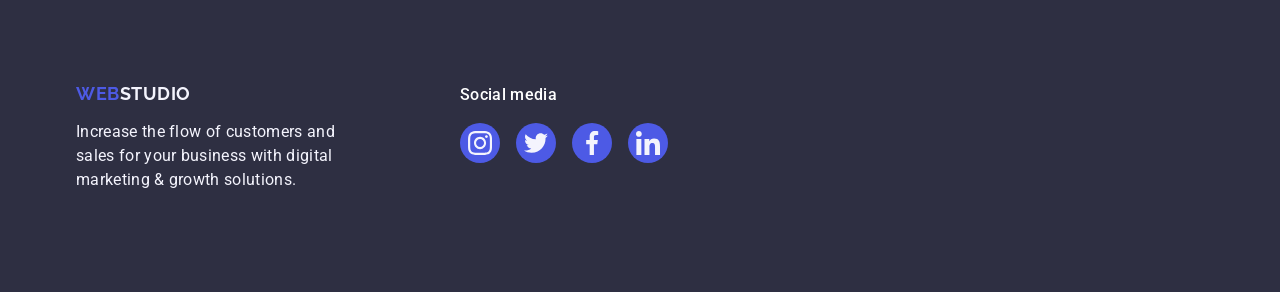
==== commit 9ea38b46: "commit message" ====
--- a/index.html
+++ b/index.html
@@ -292,7 +292,7 @@
                 </p>
             </div>
             <div class="soc-foot">
-                <p>Social media</p>
+                <p class="socf-p">Social media</p>
                 <ul class="soc-list">
                     <li class="svg-card"><a href="https://www.instagram.com/" target="_blank" class="svg-link"><svg class="team-soc"
                                 width="24" height="24">
--- a/css/styles.css
+++ b/css/styles.css
@@ -3,28 +3,23 @@
     background-color: #ffffff;
     color: #434455;
 }
-
 *,
 *::before,
 *::after {
     box-sizing: border-box;
 }
-
 ul,
 ol {
     list-style-type: none;
     margin: 0;
     padding: 0;
 }
-
 a {
     text-decoration: none;
 }
-
 button {
     cursor: pointer;
 }
-
 h1,
 h2,
 h3,
@@ -40,7 +35,6 @@
     display: block;
     max-width: 100%;
 }
-
 .container {
     width: 1158px;
     padding: 0 15px;
@@ -50,11 +44,6 @@
     padding-top: 120px;
     padding-bottom: 120px;
 }
-
-/* зроблені переходи. Час - 250ms,
-функція розподілу часу - cubic-bezier(0.4, 0, 0.2, 1) */
-
-
 /* ======= HEADER SECTION =======*/
 .header {
     display: flex;
@@ -103,6 +92,7 @@
     color: #2e2f42;
     padding: 24px 0;
     display: block;
+
     transition: color 250ms cubic-bezier(0.4, 0, 0.2, 1);
 }
 .nav-link:hover,
@@ -141,6 +131,7 @@
     line-height: 1.5;
     letter-spacing: 0.02em;
     color: #434455;
+
     transition: color 250ms cubic-bezier(0.4, 0, 0.2, 1);
 }
 .adres-link:hover,
@@ -193,6 +184,7 @@
     margin: 0 auto;
     display: block;
     min-width: 169px;
+
     transition: background-color 250ms cubic-bezier(0.4, 0, 0.2, 1);
 }
 .hero-but:hover,
@@ -278,10 +270,6 @@
     align-items: center;
     width: 40px;
     height: 40px;
-    border-radius: 50%;
-    background-color: #4d5ae5;
-
-    transition: background-color 250ms cubic-bezier(0.4, 0, 0.2, 1);
 }
 .svg-link {
     display: flex;
@@ -290,9 +278,13 @@
     align-items: center;
     justify-content: center;
     cursor: pointer;
-}
-.svg-list .svg-card:hover,
-.svg-list .svg-card:hover {
+    border-radius: 50%;
+    background-color: #4d5ae5;
+
+    transition: background-color 250ms cubic-bezier(0.4, 0, 0.2, 1);
+}
+.svg-link:hover,
+.svg-link:focus {
     background-color: #404bbf;
 }
 .team-title {
@@ -305,8 +297,8 @@
     color: #2e2f42;
     margin-bottom: 72px;
 }
-.svg-list .team-soc {
-    fill: #ffffff;
+.team-soc {
+    fill: #f4f4fd;
 }
 
 /* ======= PORTFOLLIO SECTION ======= */
@@ -335,7 +327,6 @@
 
     transition: box-shadow 250ms cubic-bezier(0.4, 0, 0.2, 1);
 }
-
 .overlay-thumb {
     position: relative;
     overflow: hidden;
@@ -346,7 +337,6 @@
     left: 0;
     width: 100%;
     height: 100%;
-    
     padding: 40px 32px;
     font-family: "Roboto", sans-serif;
     font-weight: 400;
@@ -360,8 +350,13 @@
     transition: transform 250ms cubic-bezier(0.4, 0, 0.2, 1);
     
 }
-.portf-item:hover .overlay-text {
+.portf-item:hover .overlay-text,
+.portf-item:focus .overlay-text {
     transform: translateY(0);
+}
+.portf-item:hover,
+.portf-item:focus {
+    box-shadow: 0 2px 1px 0 rgba(46, 47, 66, 0.08), 0 1px 1px 0 rgba(46, 47, 66, 0.16), 0 1px 6px 0 rgba(46, 47, 66, 0.08);
 }
 .portf-hp {
     border-bottom: 1px solid #e7e9fc;
@@ -370,9 +365,6 @@
     padding: 32px 16px;
     box-shadow: none;
 }
-.portf-item:hover {
-    box-shadow: 0 2px 1px 0 rgba(46, 47, 66, 0.08), 0 1px 1px 0 rgba(46, 47, 66, 0.16), 0 1px 6px 0 rgba(46, 47, 66, 0.08);
-}
 
 /* ======= FOOTER SECTION ======= */
 .foot {
@@ -383,8 +375,8 @@
 }
 .foot .container {
     display: flex;
-        flex-wrap: wrap;
-        align-items: baseline;
+    flex-wrap: wrap;
+    align-items: baseline;
 }
 .logof-link {
     font-family: "Raleway", sans-serif;
@@ -414,7 +406,7 @@
 .soc-foot {
     padding-bottom: 0px;
 }
-.soc-foot p {
+.socf-p {
     font-family: "Roboto", sans-serif;
     font-weight: 500;
     font-size: 16px;
@@ -427,10 +419,10 @@
     display: flex;
     gap: 16px;
 }
-.soc-list .team-soc {
-    fill: #ffffff;
-}
-.soc-list .svg-card:hover,
-.soc-list .svg-card:hover {
+.team-soc {
+    fill: #f4f4fd;
+}
+.soc-foot .svg-link:hover,
+.soc-foot .svg-link:focus {
     background-color: #31d0aa;
 }
